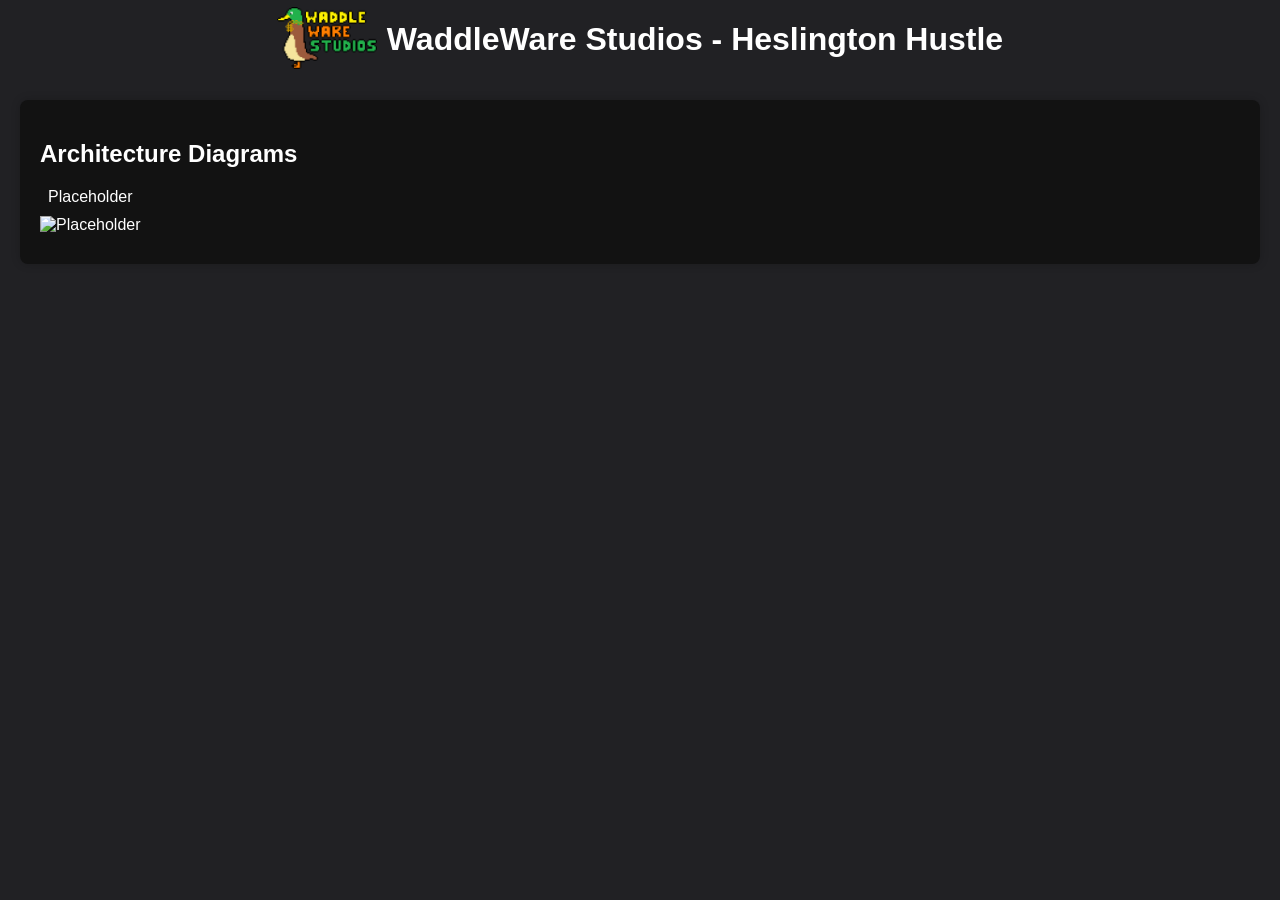
==== arch_diagrams.html @ e9e7871e "Add image pages for arch and method selection & planning" ====
<!DOCTYPE html>
<html lang="en">
<head>
    <meta charset="UTF-8">
    <meta name="viewport" content="width=device-width, initial-scale=1.0">
    <title>Architecture Diagrams</title>
    <link rel="stylesheet" href="assets/styles.css">
    <link rel="icon" type="image/png" href="assets/favicon.png">
</head>
<body>
    <header>
        <a href="/index.html">
            <img src="assets/logo.png" alt="WaddleWare Studios Logo">
        </a>
        <h1>WaddleWare Studios - Heslington Hustle</h1>
    </header>

    <section id="diagrams">
        <h2>Architecture Diagrams</h2>
        <base href="diagrams/arch/">
        <div class="image">
            <div class="image-title">Placeholder</div>
            <img src="placeholder.png" alt="Placeholder" onclick="window.open('placeholder.png', '_blank')">
        </div>
    </section>
</body>
</html>
---- assets/styles.css ----
body {
    font-family: 'Arial', sans-serif;
    margin: 0;
    padding: 0;
    background-color: #212124;
    color: #ffffff;
}

header {
    display: flex;
    align-items: center;
    justify-content: center;
    flex-wrap: wrap;
    text-align: center;
}

header img {
    width: 100px;
    height: auto;
    margin-right: 10px;
}

section {
    margin: 20px;
    padding: 20px;
    background-color: #121212;
    border-radius: 8px;
    box-shadow: 0 0 10px rgba(0, 0, 0, 0.2);
}

section ul {
    list-style-type: none;
    padding: 0;
}

a {
    color: #64b5f6;
    text-decoration: none;
    transition: color 0.3s ease;
}

section a:visited {
    color: #b28ecc;
}

section a:hover {
    text-decoration: underline;
    color: #b28ecc;
}

.image {
    display: inline-block;
    margin-right: 20px;
}

.image img {
    display: block;
    margin-bottom: 10px;
}

.image-title {
    text-align: center;
    margin-bottom: 10px
}
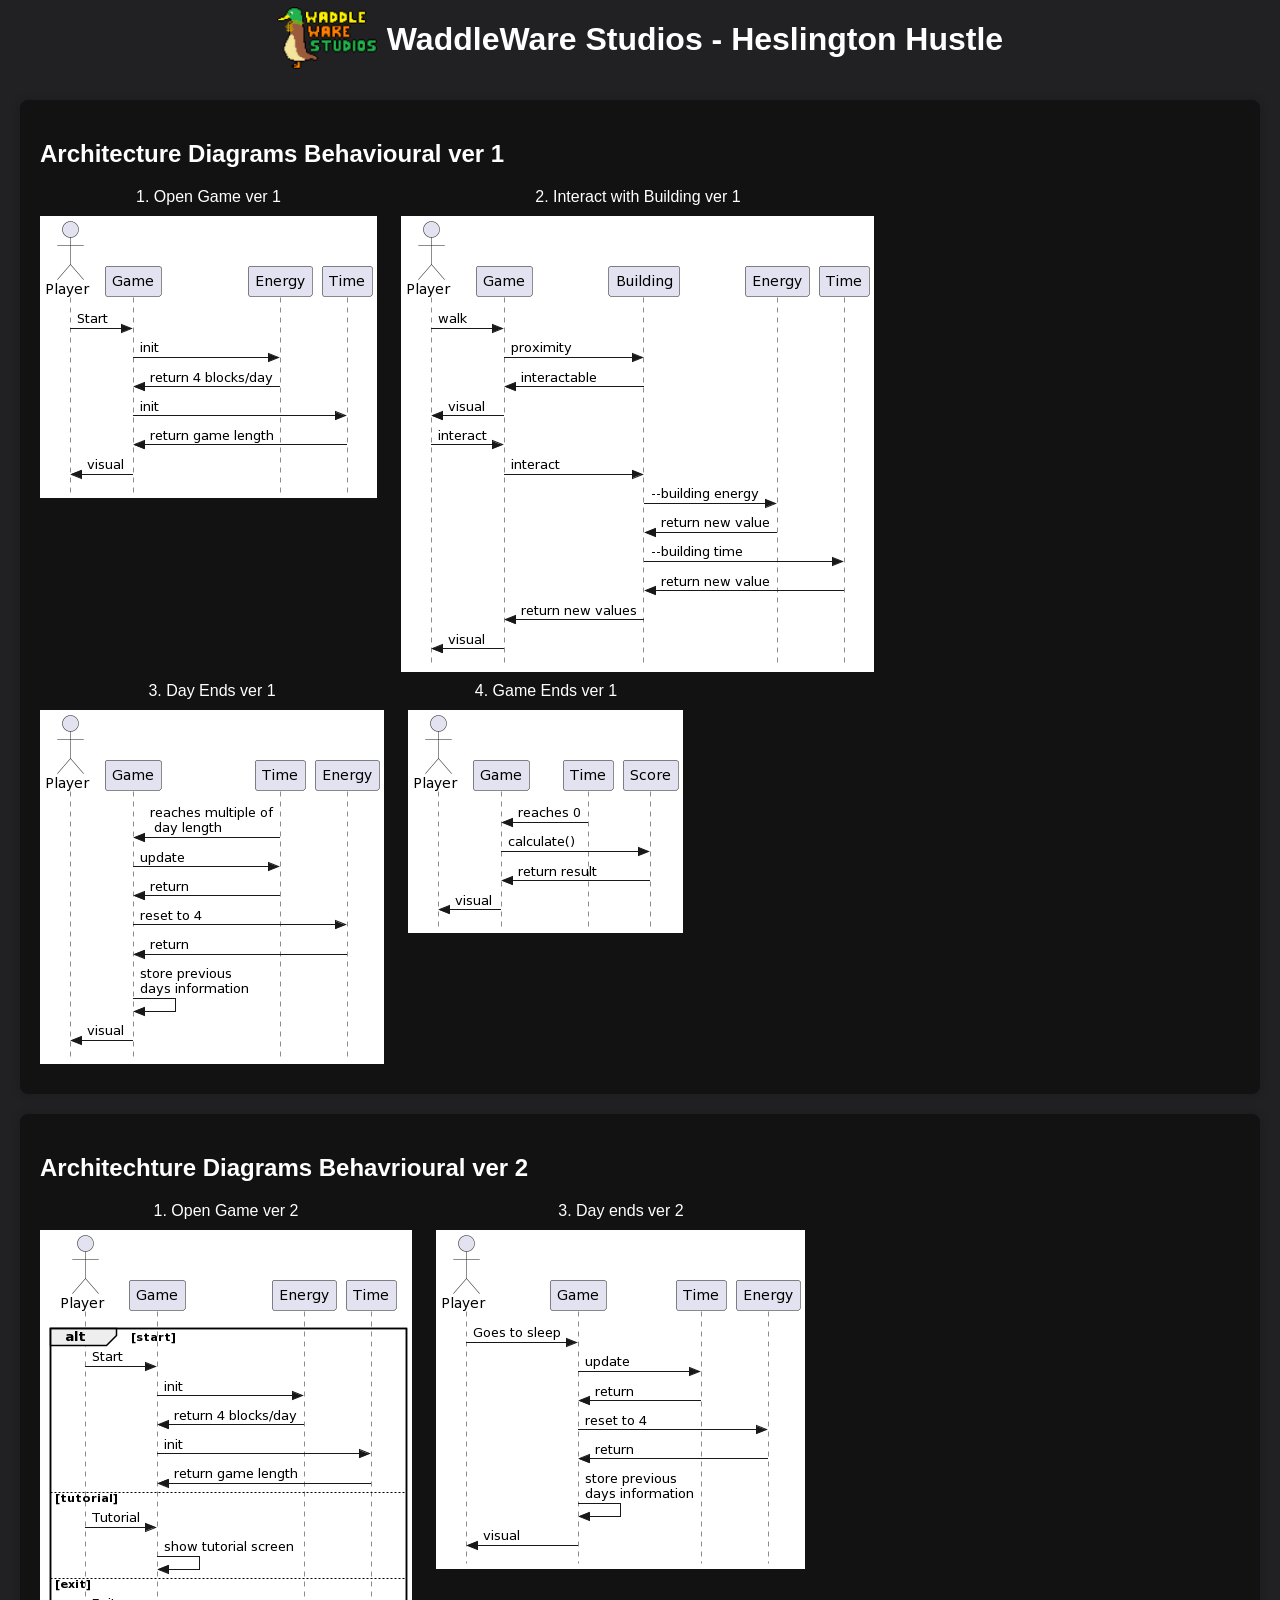
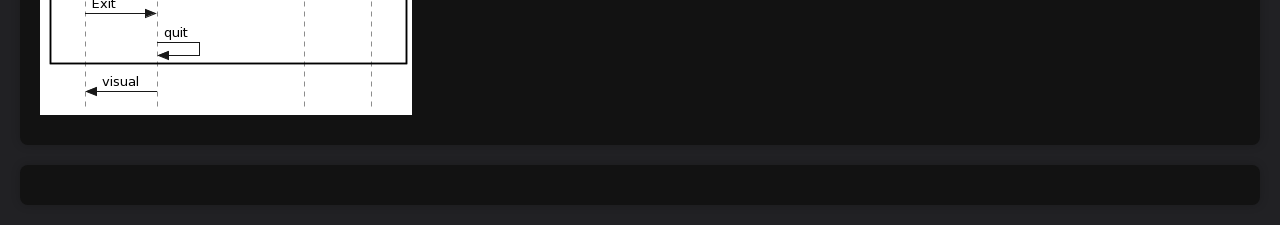
==== commit 51686b4c: "arch updates added behavioural images to the arch_diagrams.html. added Arch1.pdf to docs  someone pl" ====
--- a/arch_diagrams.html
+++ b/arch_diagrams.html
@@ -16,12 +16,40 @@
     </header>
 
     <section id="diagrams">
-        <h2>Architecture Diagrams</h2>
-        <base href="diagrams/arch/">
+        <h2>Architecture Diagrams Behavioural ver 1</h2>
+        
         <div class="image">
-            <div class="image-title">Placeholder</div>
-            <img src="placeholder.png" alt="Placeholder" onclick="window.open('placeholder.png', '_blank')">
+            <div class="image-title">1. Open Game ver 1</div>
+            <img src="diagrams/arch/openGame1.png" alt="openGame1">
         </div>
+            <div class="image">
+            <div class="image-title">2. Interact with Building ver 1</div>
+            <img src="diagrams/arch/interactBuilding1.png" alt="interactBuilding1">
+        </div>
+        <div class="image">
+            <div class="image-title">3. Day Ends ver 1</div>
+            <img src="diagrams/arch/dayEnds1.png" alt="dayEnds1">
+        </div>
+        <div class="image">
+            <div class="image-title">4. Game Ends ver 1</div>
+            <img src="diagrams/arch/gameEnds1.png" alt="gameEnds1">
+        </div>
+    </section>
+    <section id="diagrams 2">
+        <h2>Architechture Diagrams Behavrioural ver 2</h2>
+
+        <div class="image">
+            <div class="image-title">1. Open Game ver 2</div>
+            <img src="diagrams/arch/openGame2.png" alt="openGame2">
+        </div>
+        <div class="image">
+            <div class="image-title">3. Day ends ver 2</div>
+            <img src="diagrams/arch/dayEnds2.png" alt="dayEnds2">
+        </div>
+    </section>
+
+    <section id="diagrams 3">
+        
     </section>
 </body>
 </html>
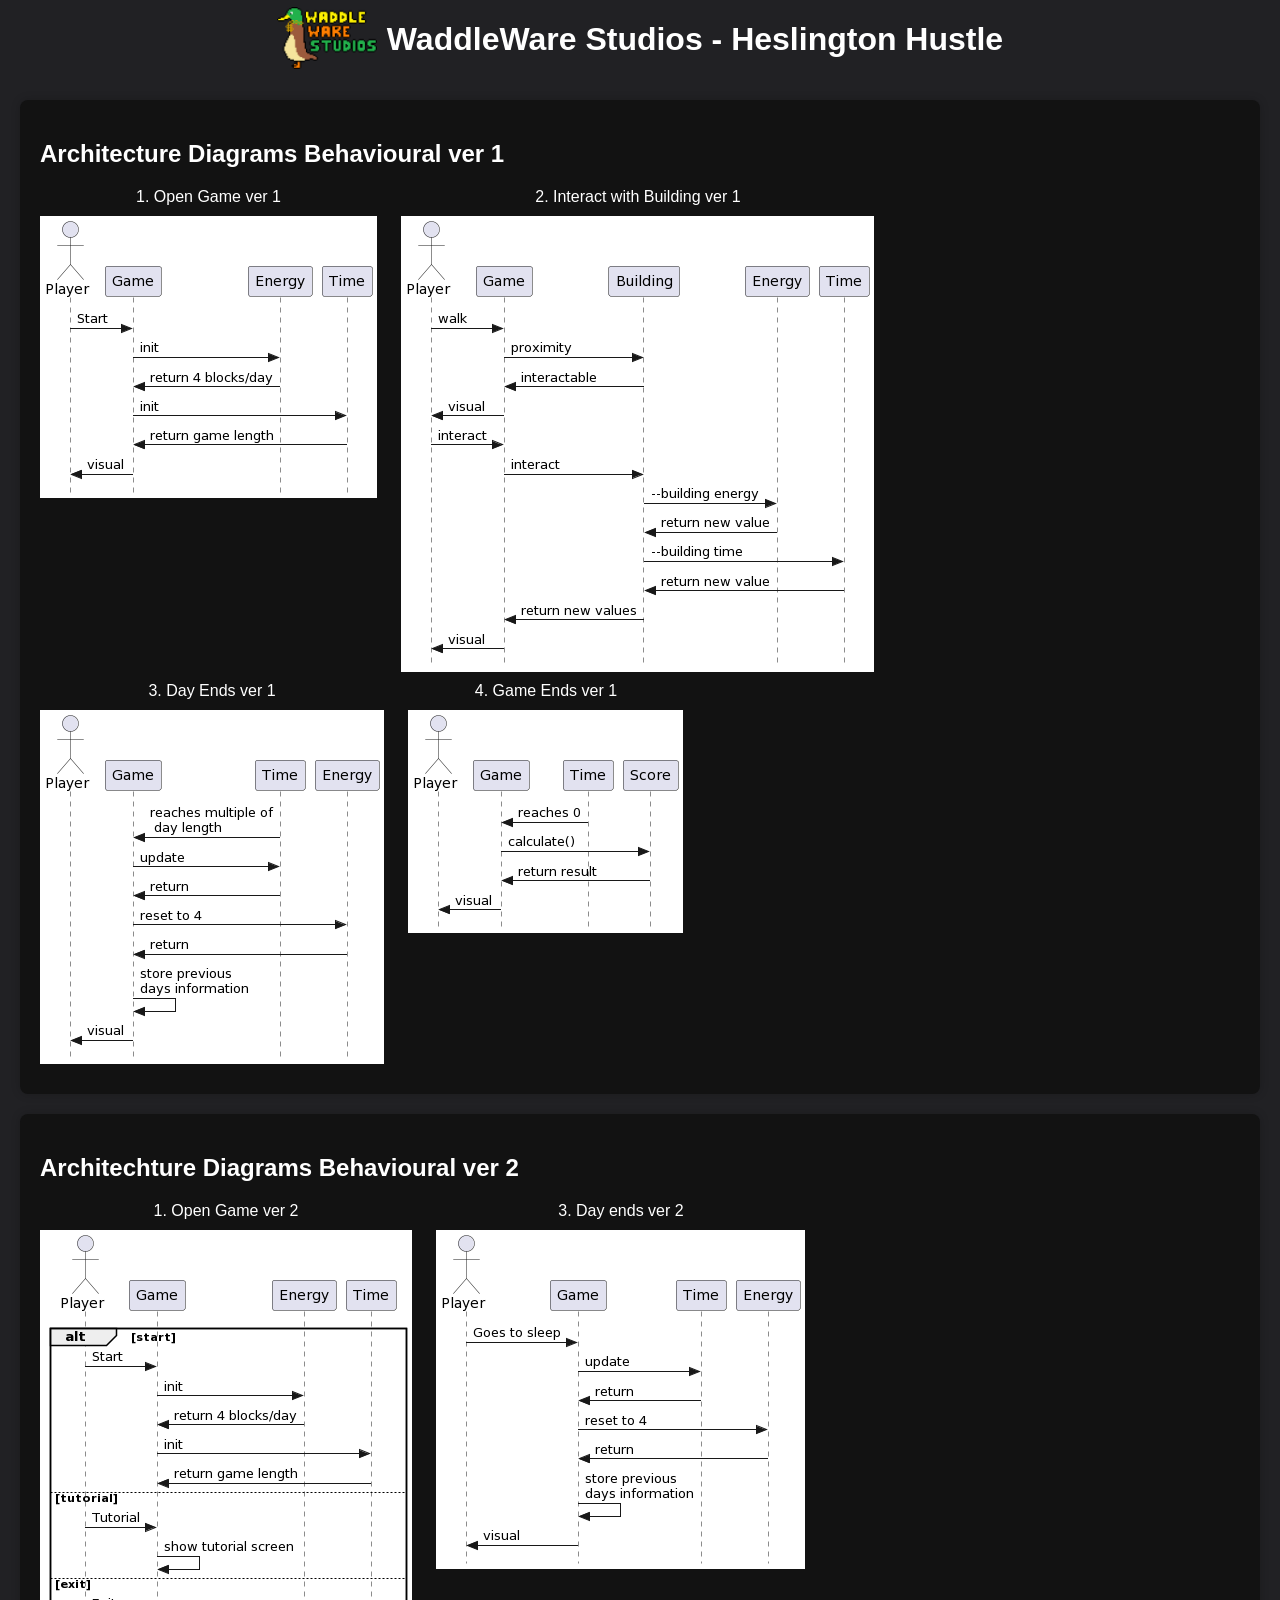
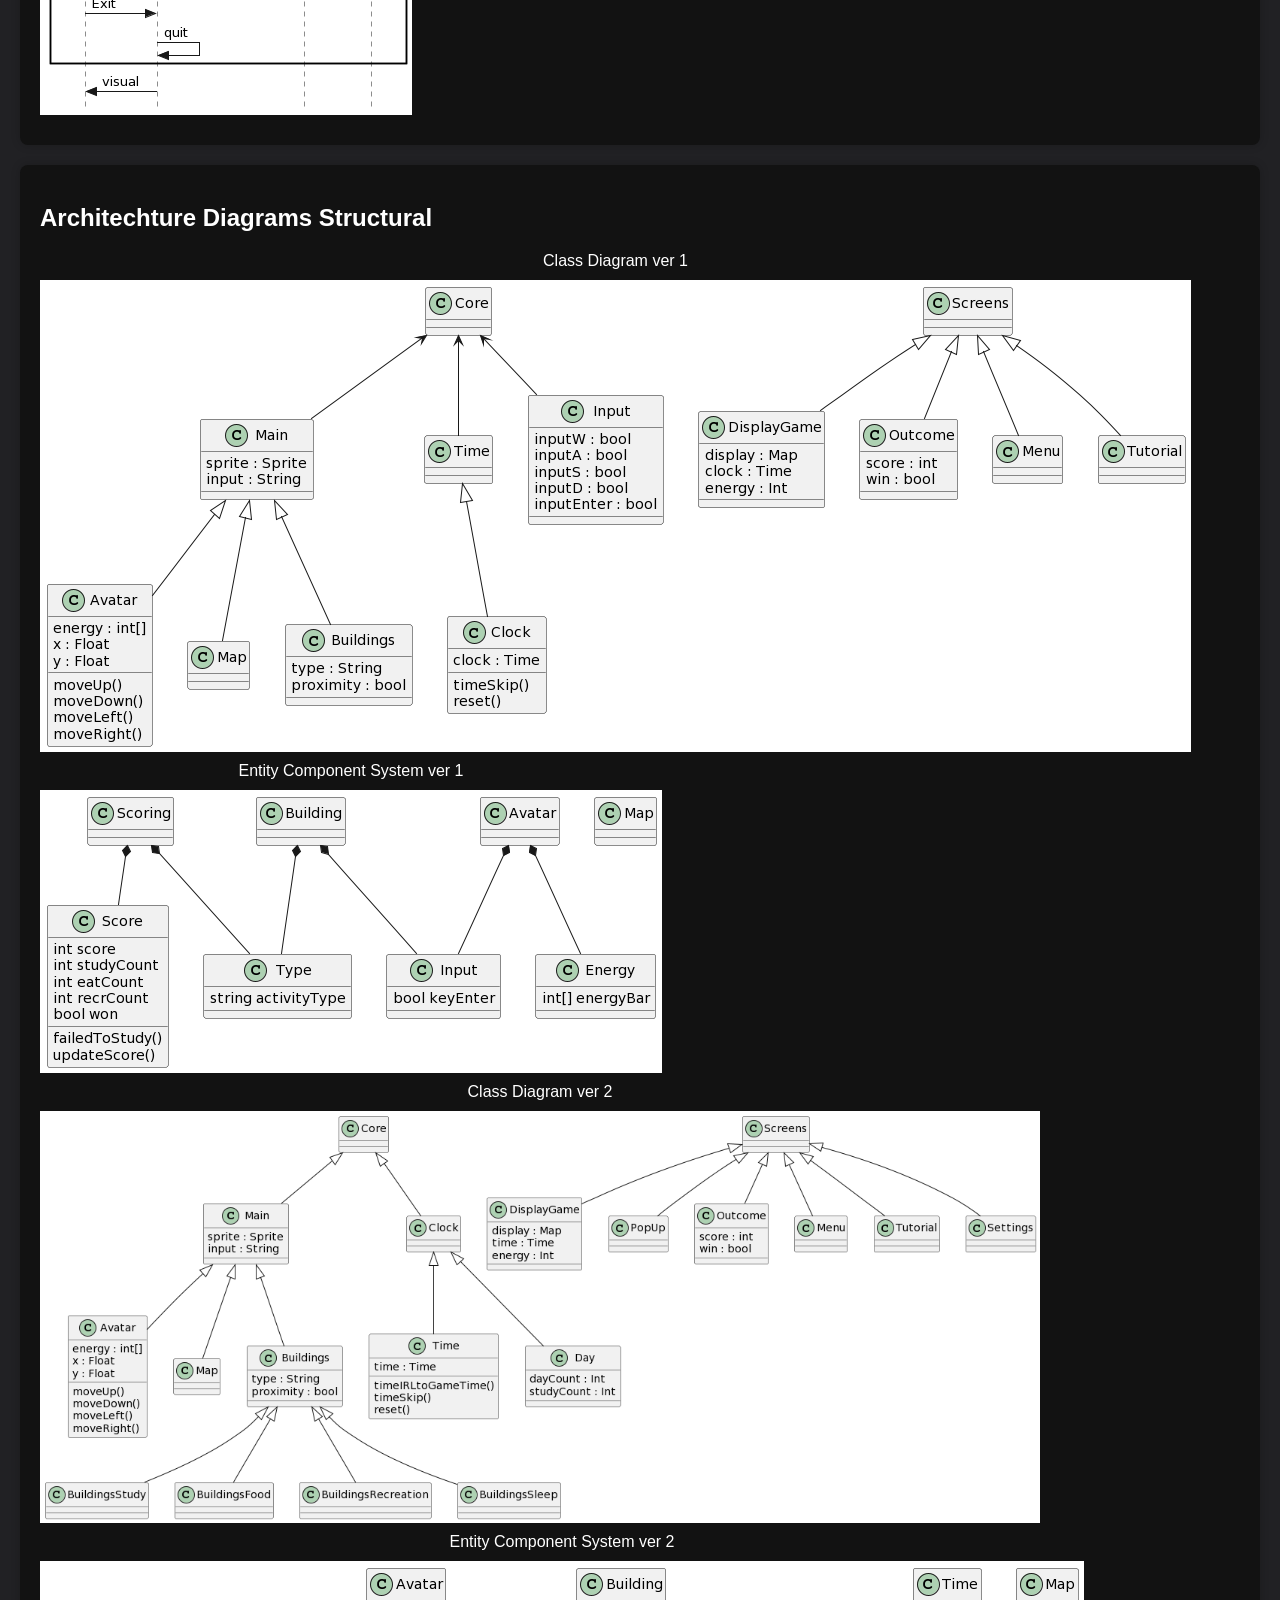
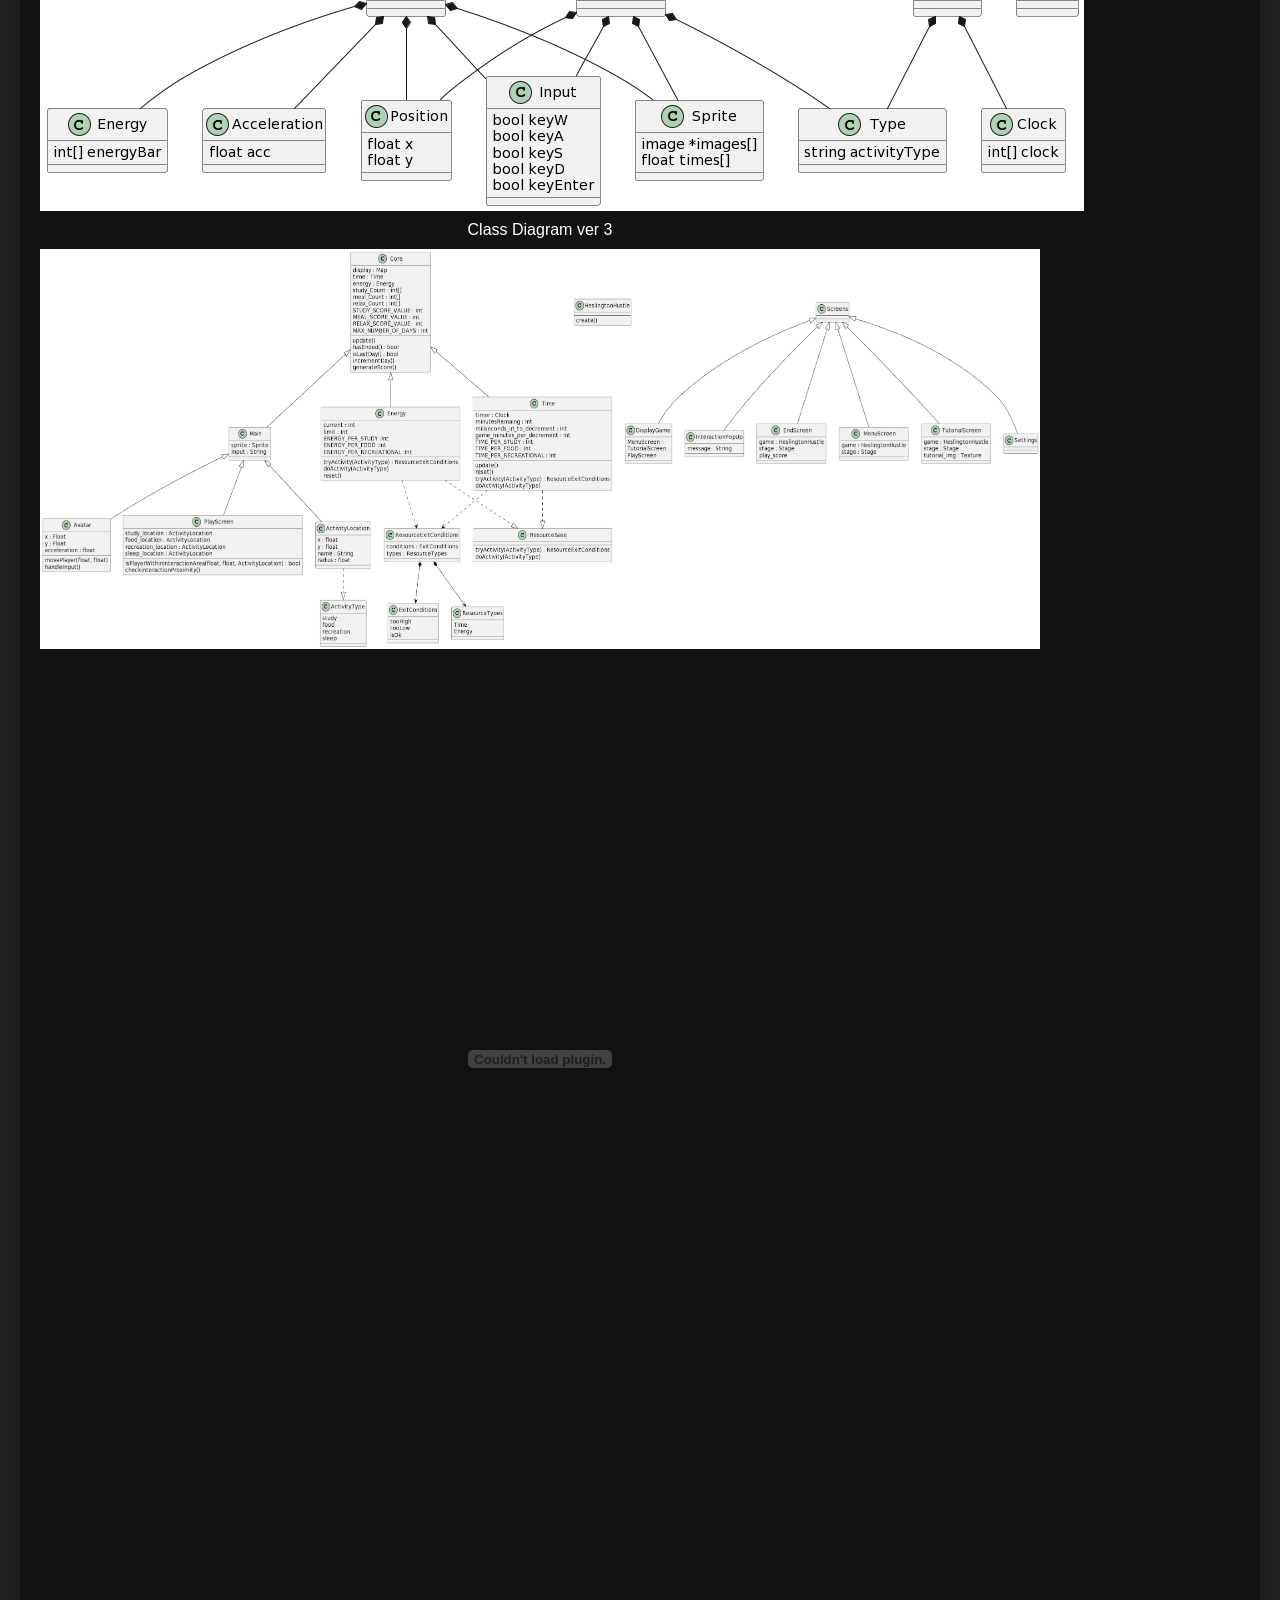
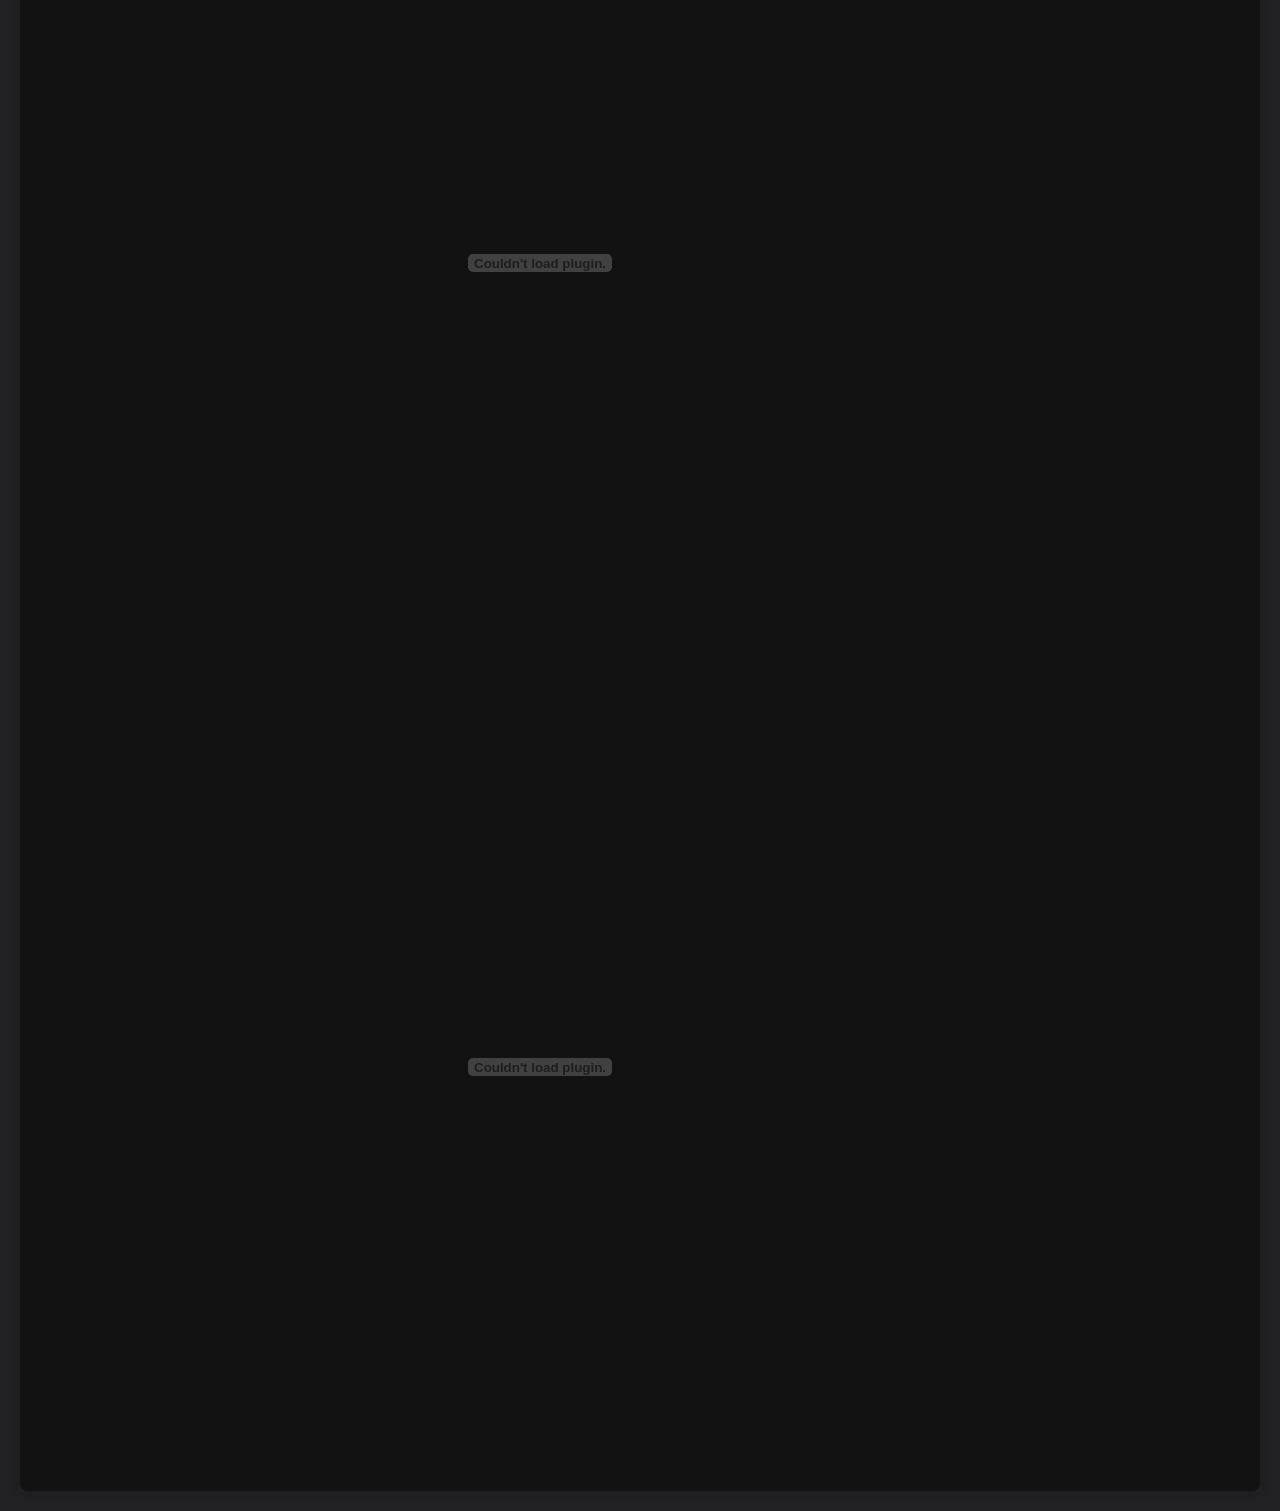
==== commit baf4c575: "arch updates added more arch pictures and pdf to \diagrams\arch\ added them to the arch_diagrams.htm" ====
--- a/arch_diagrams.html
+++ b/arch_diagrams.html
@@ -36,7 +36,7 @@
         </div>
     </section>
     <section id="diagrams 2">
-        <h2>Architechture Diagrams Behavrioural ver 2</h2>
+        <h2>Architechture Diagrams Behavioural ver 2</h2>
 
         <div class="image">
             <div class="image-title">1. Open Game ver 2</div>
@@ -49,7 +49,40 @@
     </section>
 
     <section id="diagrams 3">
-        
+        <h2>Architechture Diagrams Structural</h2>
+
+        <div class="image">
+            <div class="image-title">Class Diagram ver 1</div>
+            <img src="diagrams/arch/1.png" alt="1">
+        </div>
+        <div class="image">
+            <div class="image-title">Entity Component System ver 1</div>
+            <img src="diagrams/arch/2.png" alt="2">
+        </div>
+        <div class="image">
+            <div class="image-title">Class Diagram ver 2</div>
+            <img src="diagrams/arch/3.png" alt="3" width="1000" height="412">
+        </div>
+        <div class="image">
+            <div class="image-title">Entity Component System ver 2</div>
+            <img src="diagrams/arch/4.png" alt="4">
+        </div>
+        <div class="image">
+            <div class="image-title">Class Diagram ver 3</div>
+            <img src="diagrams/arch/5.png" alt="5" width="1000" height="400">
+        </div>
+        <object data= "diagrams/arch/CRC Cards Vrs 1.pdf" 
+                width="1000"
+                height="800"> 
+        </object>
+        <object data= "diagrams/arch/CRC Cards Vrs 2.pdf" 
+                width="1000"
+                height="800"> 
+        </object> 
+        <object data= "diagrams/arch/Final Class Diagram Vrs.pdf"
+                width="1000"
+                height="800"> 
+        </object> 
     </section>
 </body>
 </html>
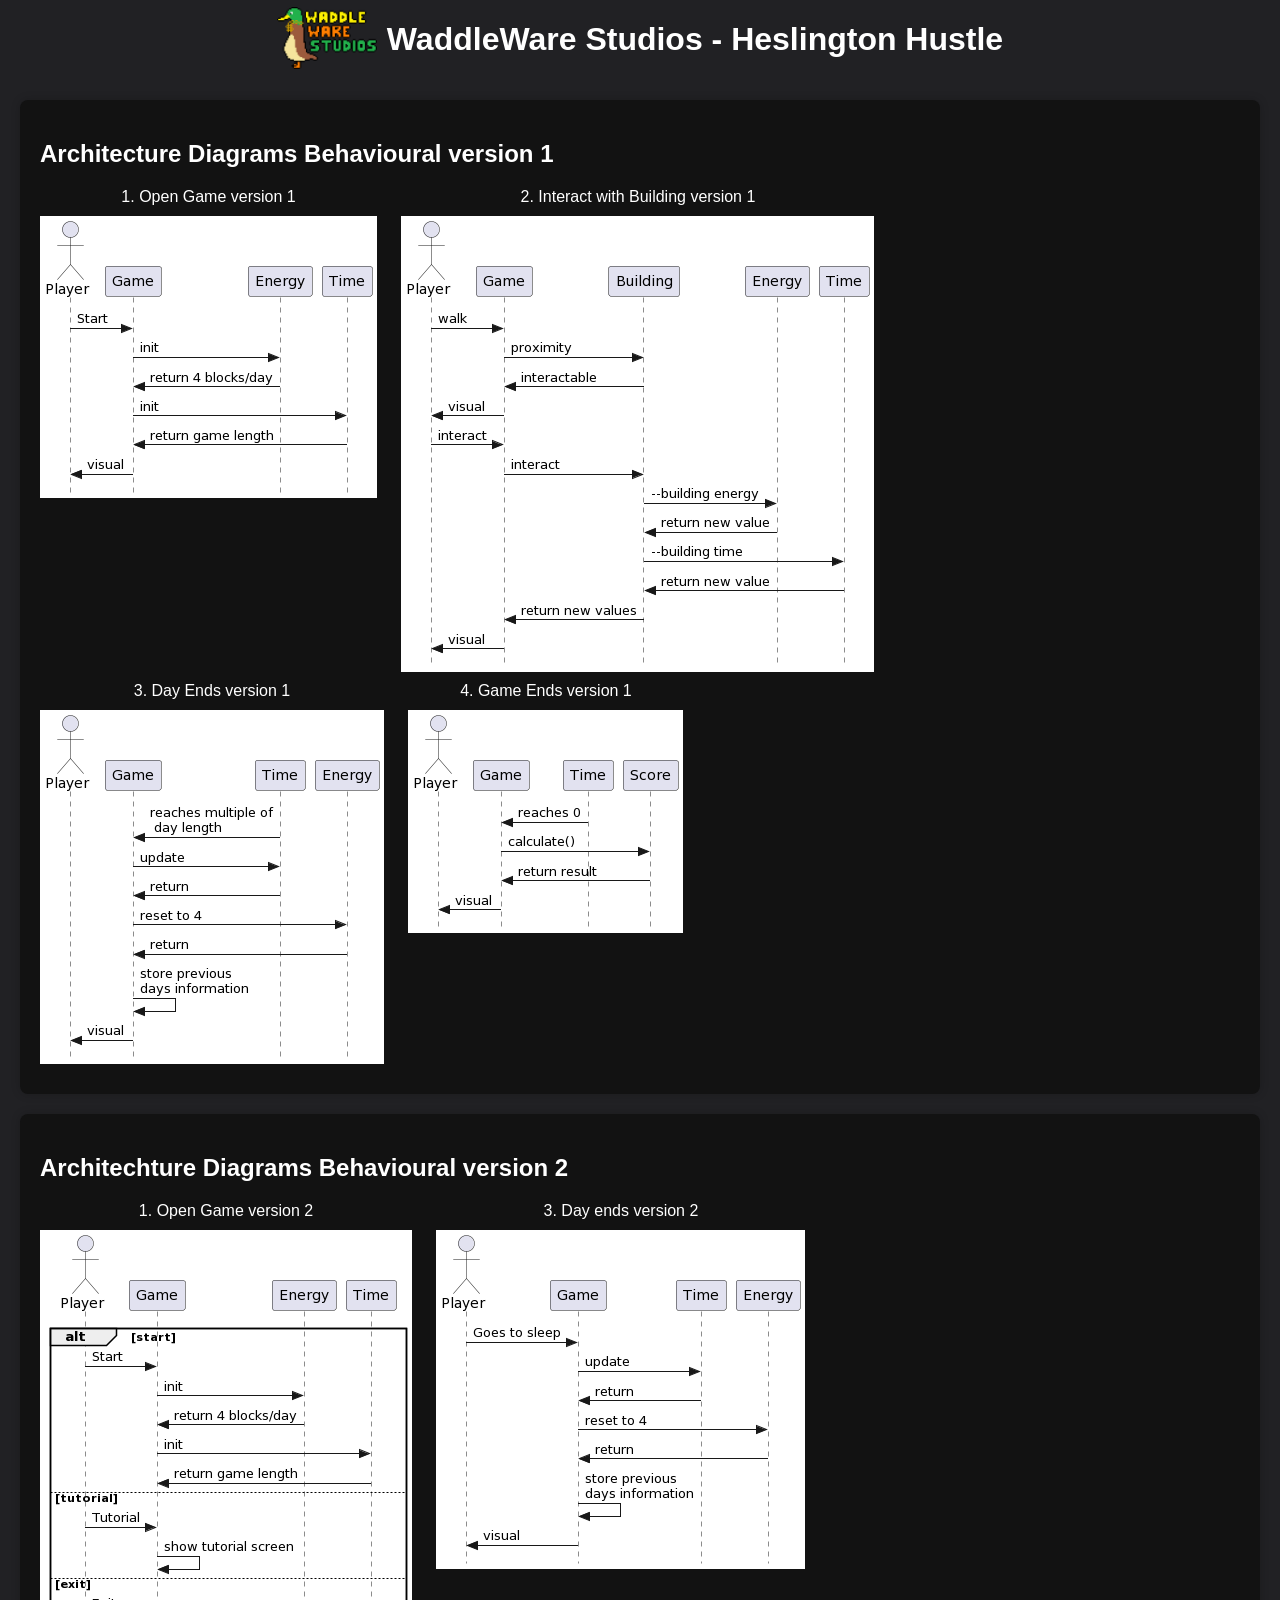
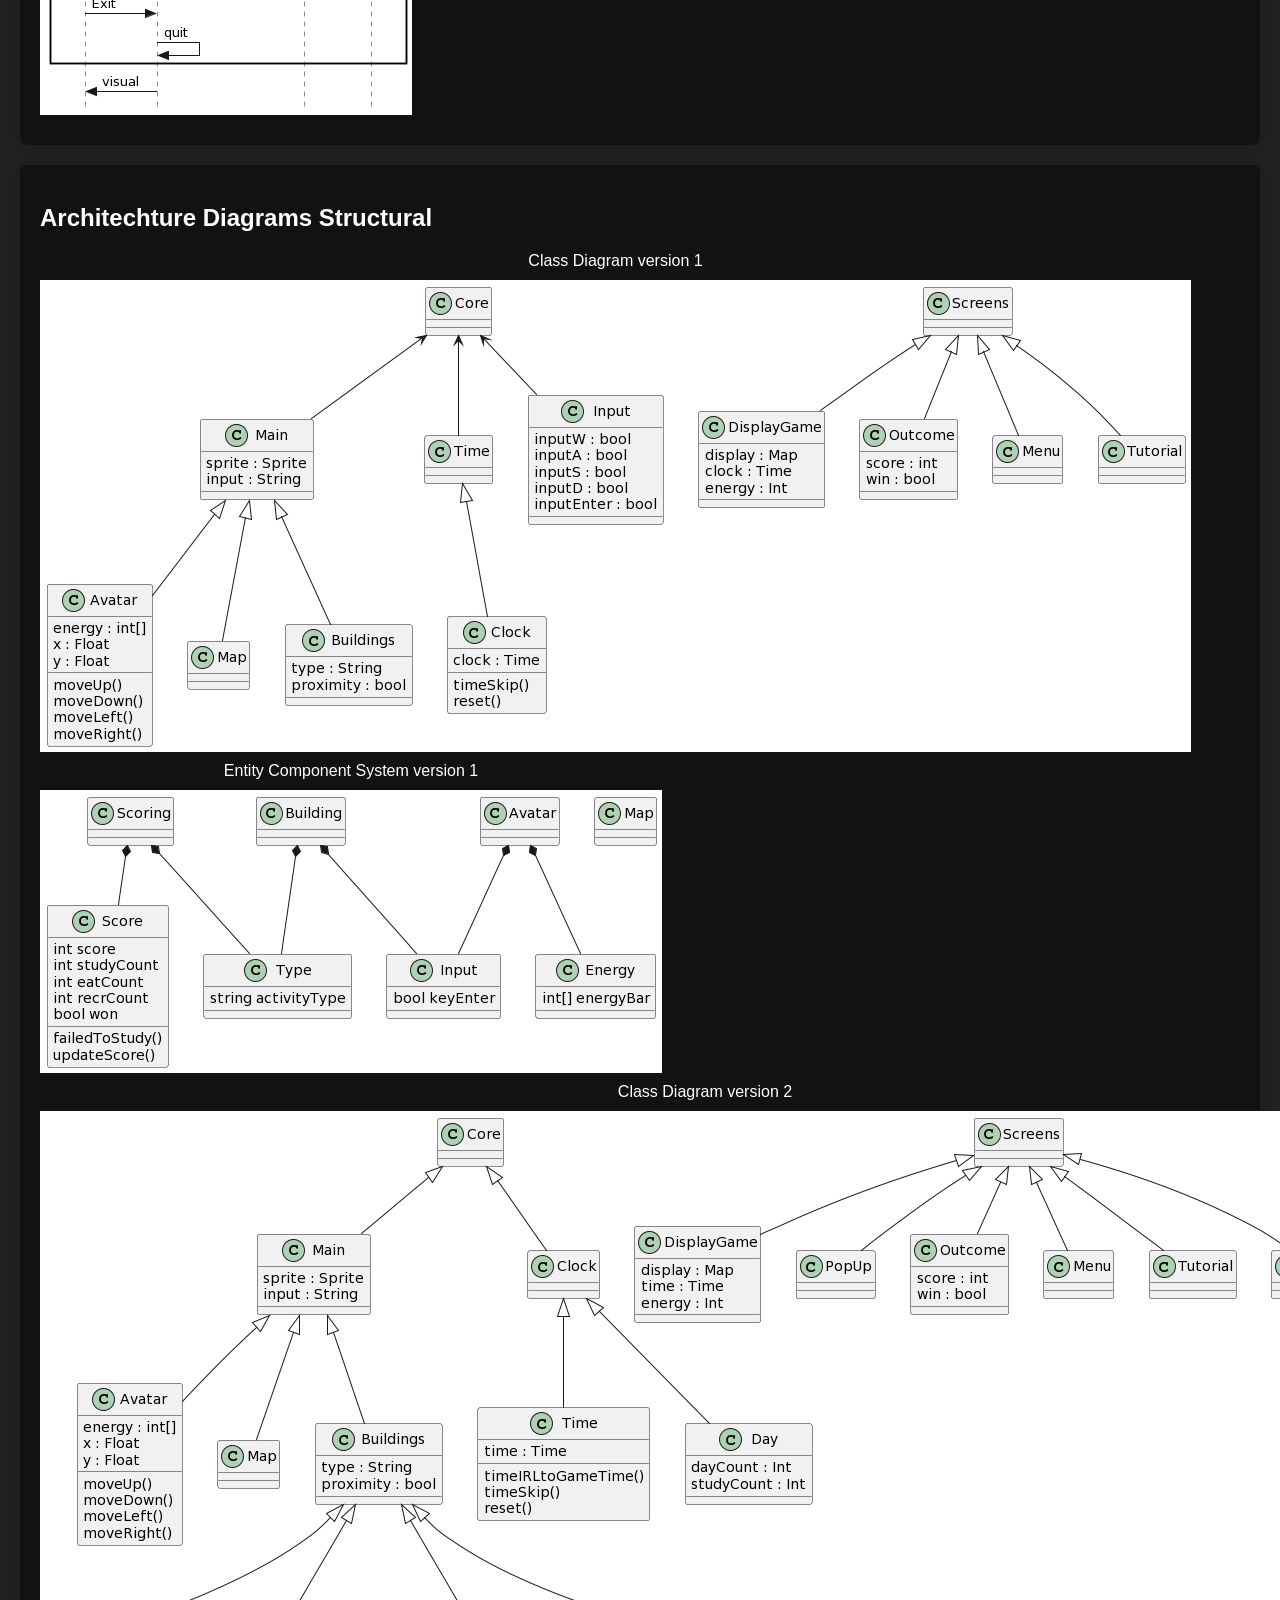
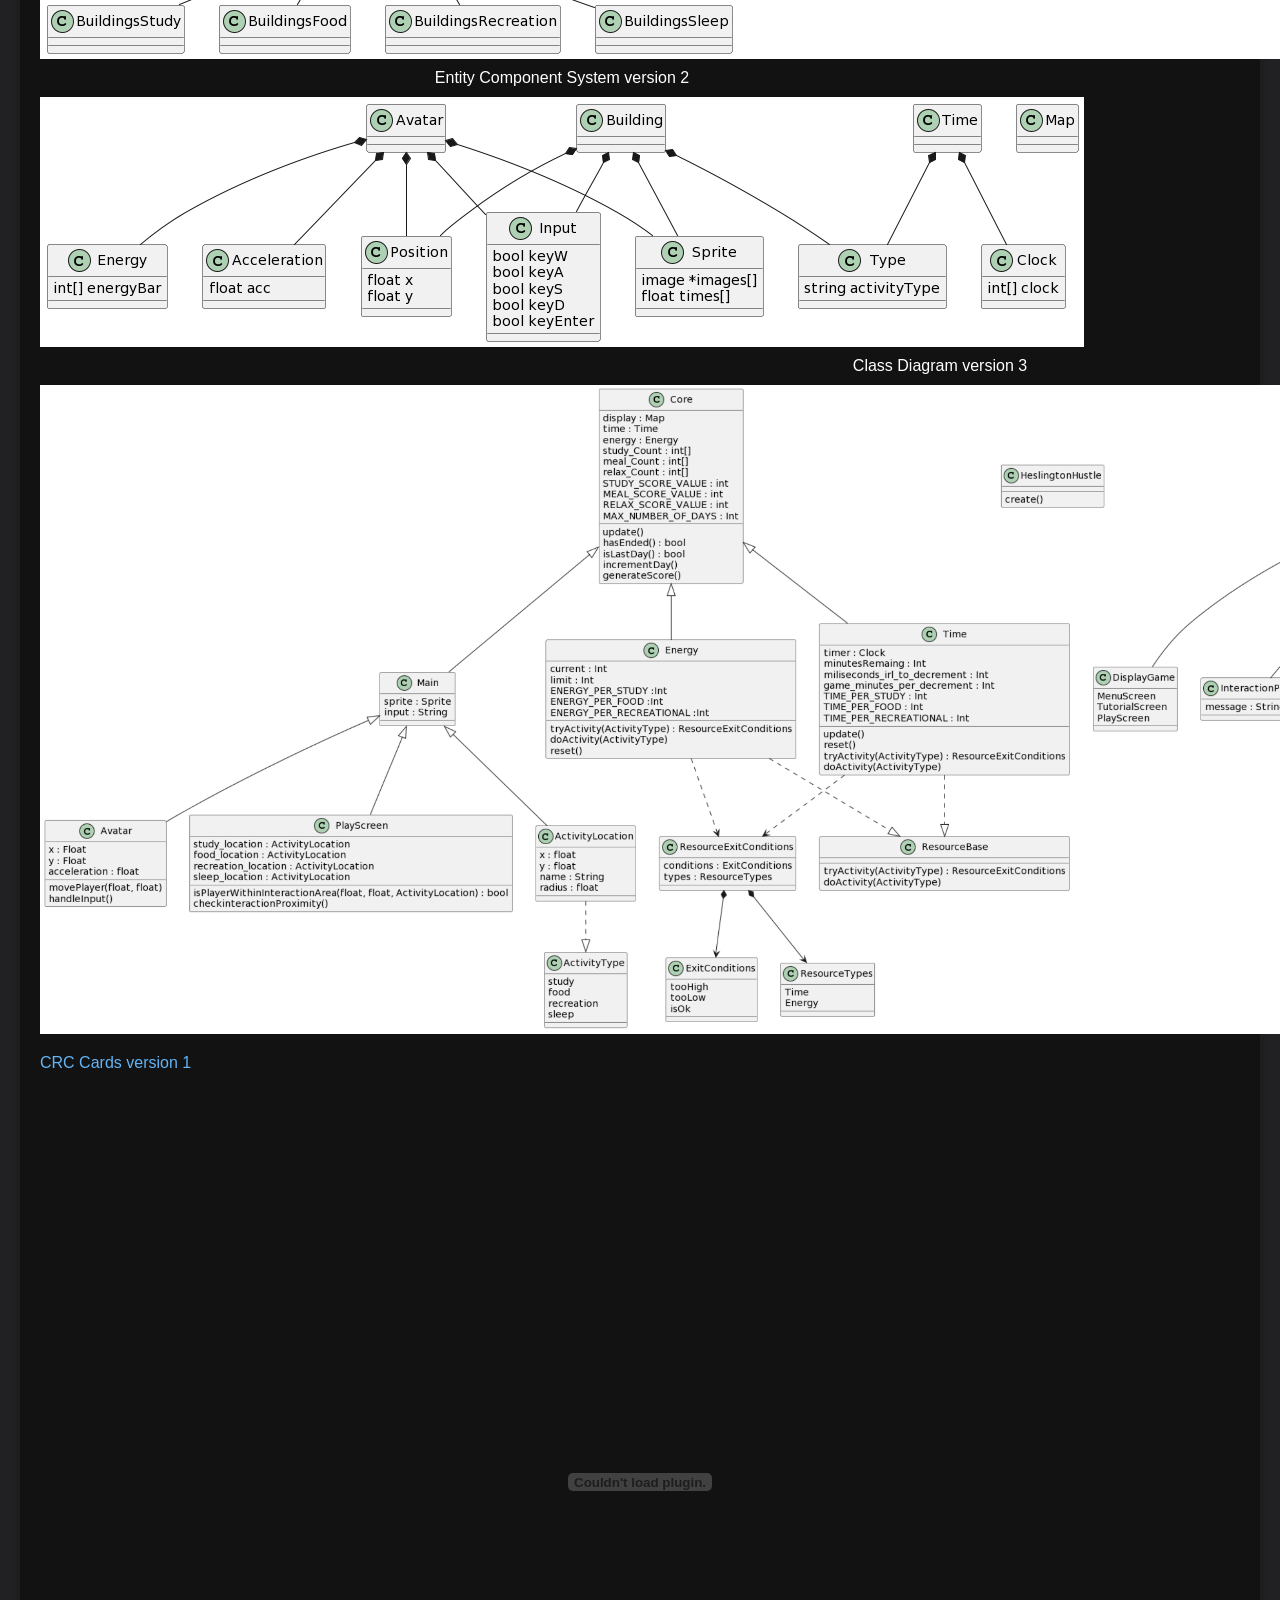
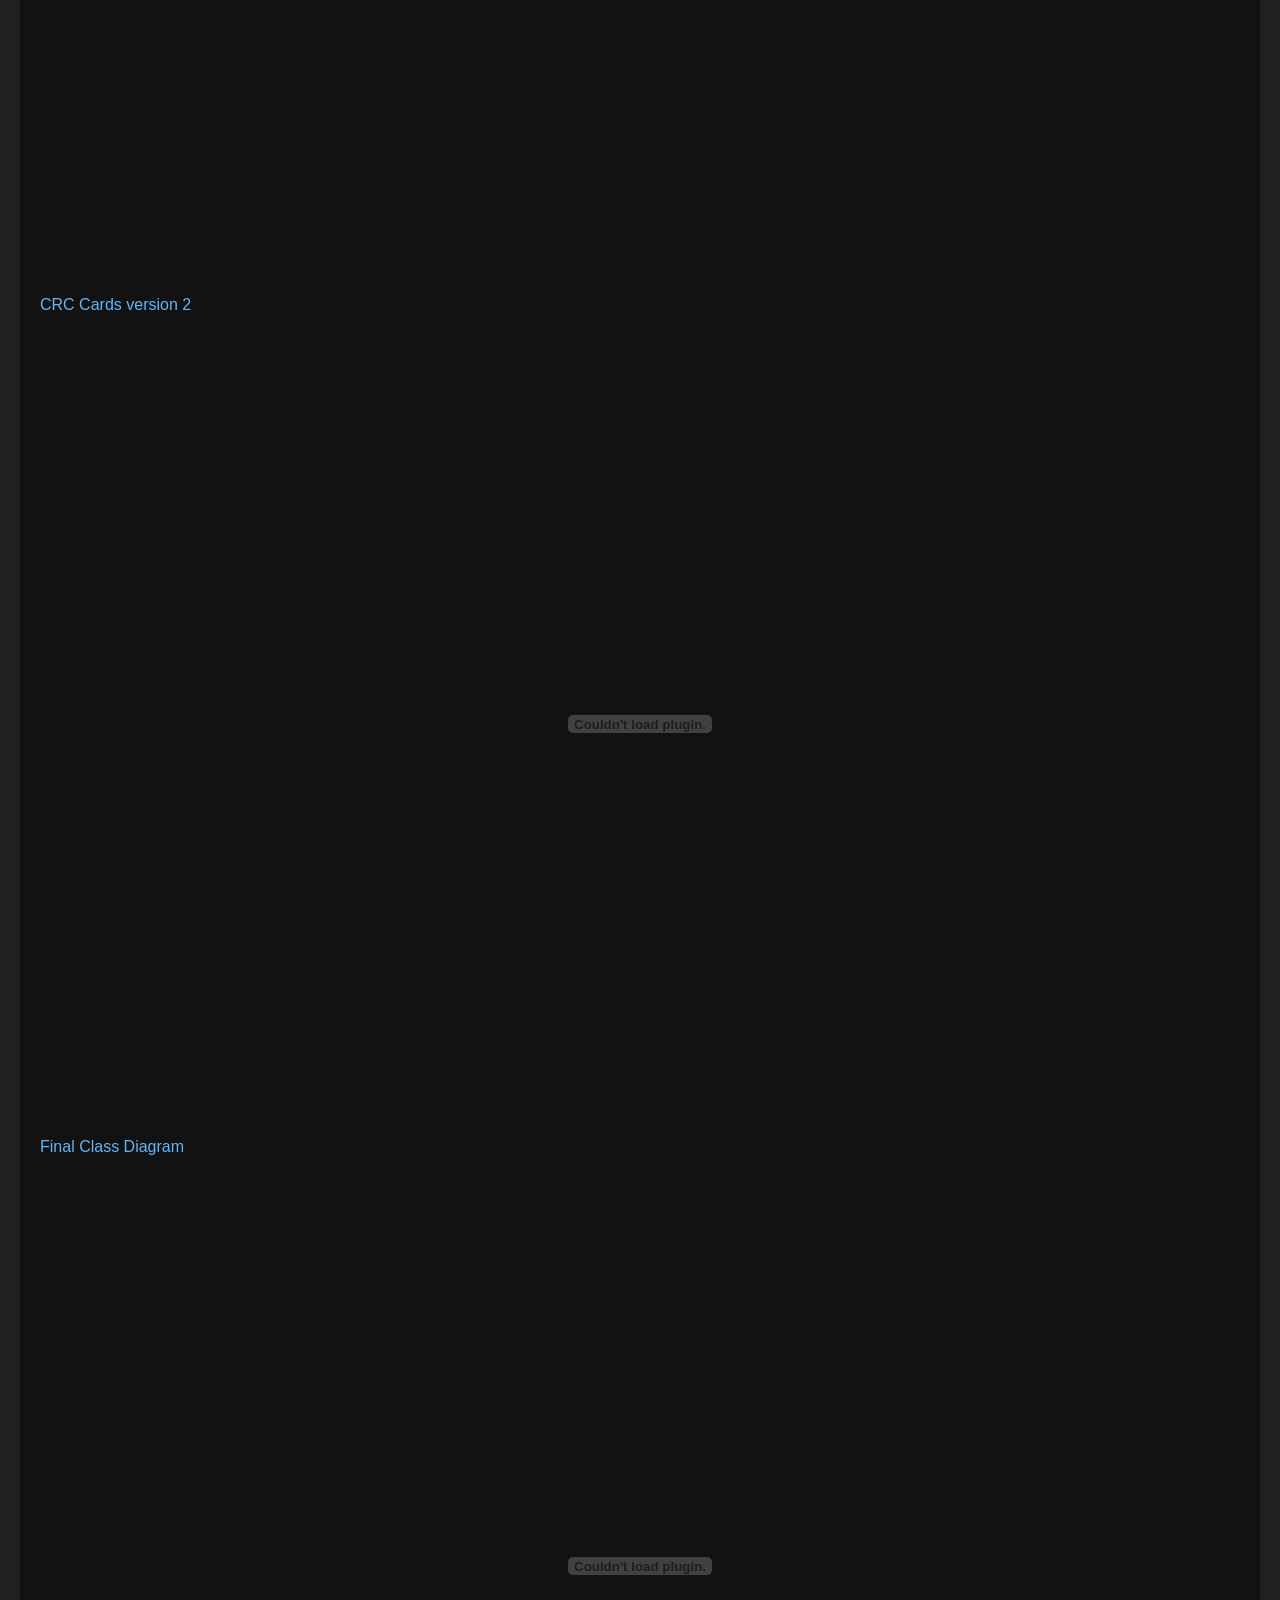
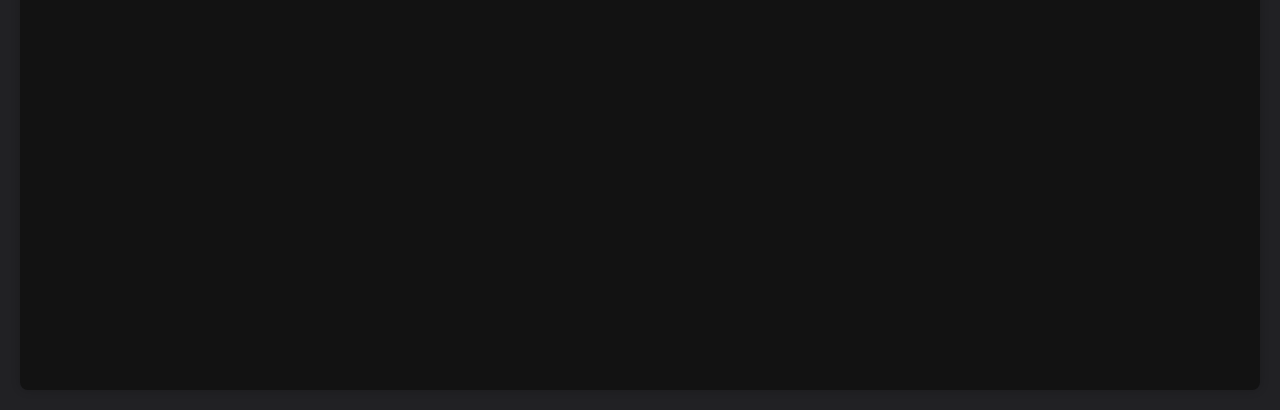
==== commit 3295f2d8: "Update arch_diagrams.html" ====
--- a/arch_diagrams.html
+++ b/arch_diagrams.html
@@ -16,35 +16,35 @@
     </header>
 
     <section id="diagrams">
-        <h2>Architecture Diagrams Behavioural ver 1</h2>
-        
+        <h2>Architecture Diagrams Behavioural version 1</h2>
+        <base href="diagrams/arch/">
         <div class="image">
-            <div class="image-title">1. Open Game ver 1</div>
-            <img src="diagrams/arch/openGame1.png" alt="openGame1">
+            <div class="image-title">1. Open Game version 1</div>
+            <img src="openGame1.png" alt="openGame1" onclick="window.open('openGame1.png', '_blank')">
         </div>
             <div class="image">
-            <div class="image-title">2. Interact with Building ver 1</div>
-            <img src="diagrams/arch/interactBuilding1.png" alt="interactBuilding1">
+            <div class="image-title">2. Interact with Building version 1</div>
+            <img src="interactBuilding1.png" alt="interactBuilding1" onclick="window.open('interactBuilding1.png', '_blank')">
         </div>
         <div class="image">
-            <div class="image-title">3. Day Ends ver 1</div>
-            <img src="diagrams/arch/dayEnds1.png" alt="dayEnds1">
+            <div class="image-title">3. Day Ends version 1</div>
+            <img src="dayEnds1.png" alt="dayEnds1" onclick="window.open('dayEnds1.png', '_blank')">
         </div>
         <div class="image">
-            <div class="image-title">4. Game Ends ver 1</div>
-            <img src="diagrams/arch/gameEnds1.png" alt="gameEnds1">
+            <div class="image-title">4. Game Ends version 1</div>
+            <img src="gameEnds1.png" alt="gameEnds1" onclick="window.open('gameEnds1.png', '_blank')">
         </div>
     </section>
     <section id="diagrams 2">
-        <h2>Architechture Diagrams Behavioural ver 2</h2>
+        <h2>Architechture Diagrams Behavioural version 2</h2>
 
         <div class="image">
-            <div class="image-title">1. Open Game ver 2</div>
-            <img src="diagrams/arch/openGame2.png" alt="openGame2">
+            <div class="image-title">1. Open Game version 2</div>
+            <img src="openGame2.png" alt="openGame2" onclick="window.open('openGame2.png', '_blank')">
         </div>
         <div class="image">
-            <div class="image-title">3. Day ends ver 2</div>
-            <img src="diagrams/arch/dayEnds2.png" alt="dayEnds2">
+            <div class="image-title">3. Day ends version 2</div>
+            <img src="dayEnds2.png" alt="dayEnds2" onclick="window.open('dayEnds2.png', '_blank')">
         </div>
     </section>
 
@@ -52,37 +52,36 @@
         <h2>Architechture Diagrams Structural</h2>
 
         <div class="image">
-            <div class="image-title">Class Diagram ver 1</div>
-            <img src="diagrams/arch/1.png" alt="1">
+            <div class="image-title">Class Diagram version 1</div>
+            <img src="classDiagram1.png" alt="Class Diagram ver 1" onclick="window.open('classDiagram1.png', '_blank')">
         </div>
         <div class="image">
-            <div class="image-title">Entity Component System ver 1</div>
-            <img src="diagrams/arch/2.png" alt="2">
+            <div class="image-title">Entity Component System version 1</div>
+            <img src="ECS1.png" alt="Entity Component System ver 1" onclick="window.open('ECS1.png', '_blank')">
         </div>
         <div class="image">
-            <div class="image-title">Class Diagram ver 2</div>
-            <img src="diagrams/arch/3.png" alt="3" width="1000" height="412">
+            <div class="image-title">Class Diagram version 2</div>
+            <img src="classDiagram2.png" alt="Class Diagram ver 2" onclick="window.open('classDiagram2.png', '_blank')">
         </div>
         <div class="image">
-            <div class="image-title">Entity Component System ver 2</div>
-            <img src="diagrams/arch/4.png" alt="4">
+            <div class="image-title">Entity Component System version 2</div>
+            <img src="ECS2.png" alt="Entity Component System ver 2" onclick="window.open('ECS2.png', '_blank')">
         </div>
         <div class="image">
-            <div class="image-title">Class Diagram ver 3</div>
-            <img src="diagrams/arch/5.png" alt="5" width="1000" height="400">
+            <div class="image-title">Class Diagram version 3</div>
+            <img src="classDiagram3.png" alt="Class Diagram ver 3" width="1800" onclick="window.open('classDiagram3.png', '_blank')">
         </div>
-        <object data= "diagrams/arch/CRC Cards Vrs 1.pdf" 
-                width="1000"
-                height="800"> 
-        </object>
-        <object data= "diagrams/arch/CRC Cards Vrs 2.pdf" 
-                width="1000"
-                height="800"> 
-        </object> 
-        <object data= "diagrams/arch/Final Class Diagram Vrs.pdf"
-                width="1000"
-                height="800"> 
-        </object> 
-    </section>
+        <div class="pdf-container">
+            <a class="pdf-title" href="CRC Cards Vrs 1.pdf" target="_blank">CRC Cards version 1</a>
+            <object data="CRC Cards Vrs 1.pdf" width="1200" height="800"></object>
+        </div>
+        <div class="pdf-container">
+            <a class="pdf-title" href="CRC Cards Vrs 2.pdf" target="_blank">CRC Cards version 2</a>
+            <object data="CRC Cards Vrs 2.pdf" width="1200" height="800"></object>
+        </div>
+        <div class="pdf-container">
+            <a class="pdf-title" href="Final Class Diagram Vrs.pdf" target="_blank">Final Class Diagram</a>
+            <object data="Final Class Diagram Vrs.pdf" width="1200" height="800"></object>
+        </div>
 </body>
 </html>
--- a/assets/styles.css
+++ b/assets/styles.css
@@ -60,5 +60,13 @@
 
 .image-title {
     text-align: center;
-    margin-bottom: 10px
+    margin-bottom: 10px;
+}
+
+
+.pdf-title {
+    text-align: left; /* Center the text */
+    margin-bottom: 10px;
+    margin-top: 10px;
+    display: block; /* Display as block element */
 }
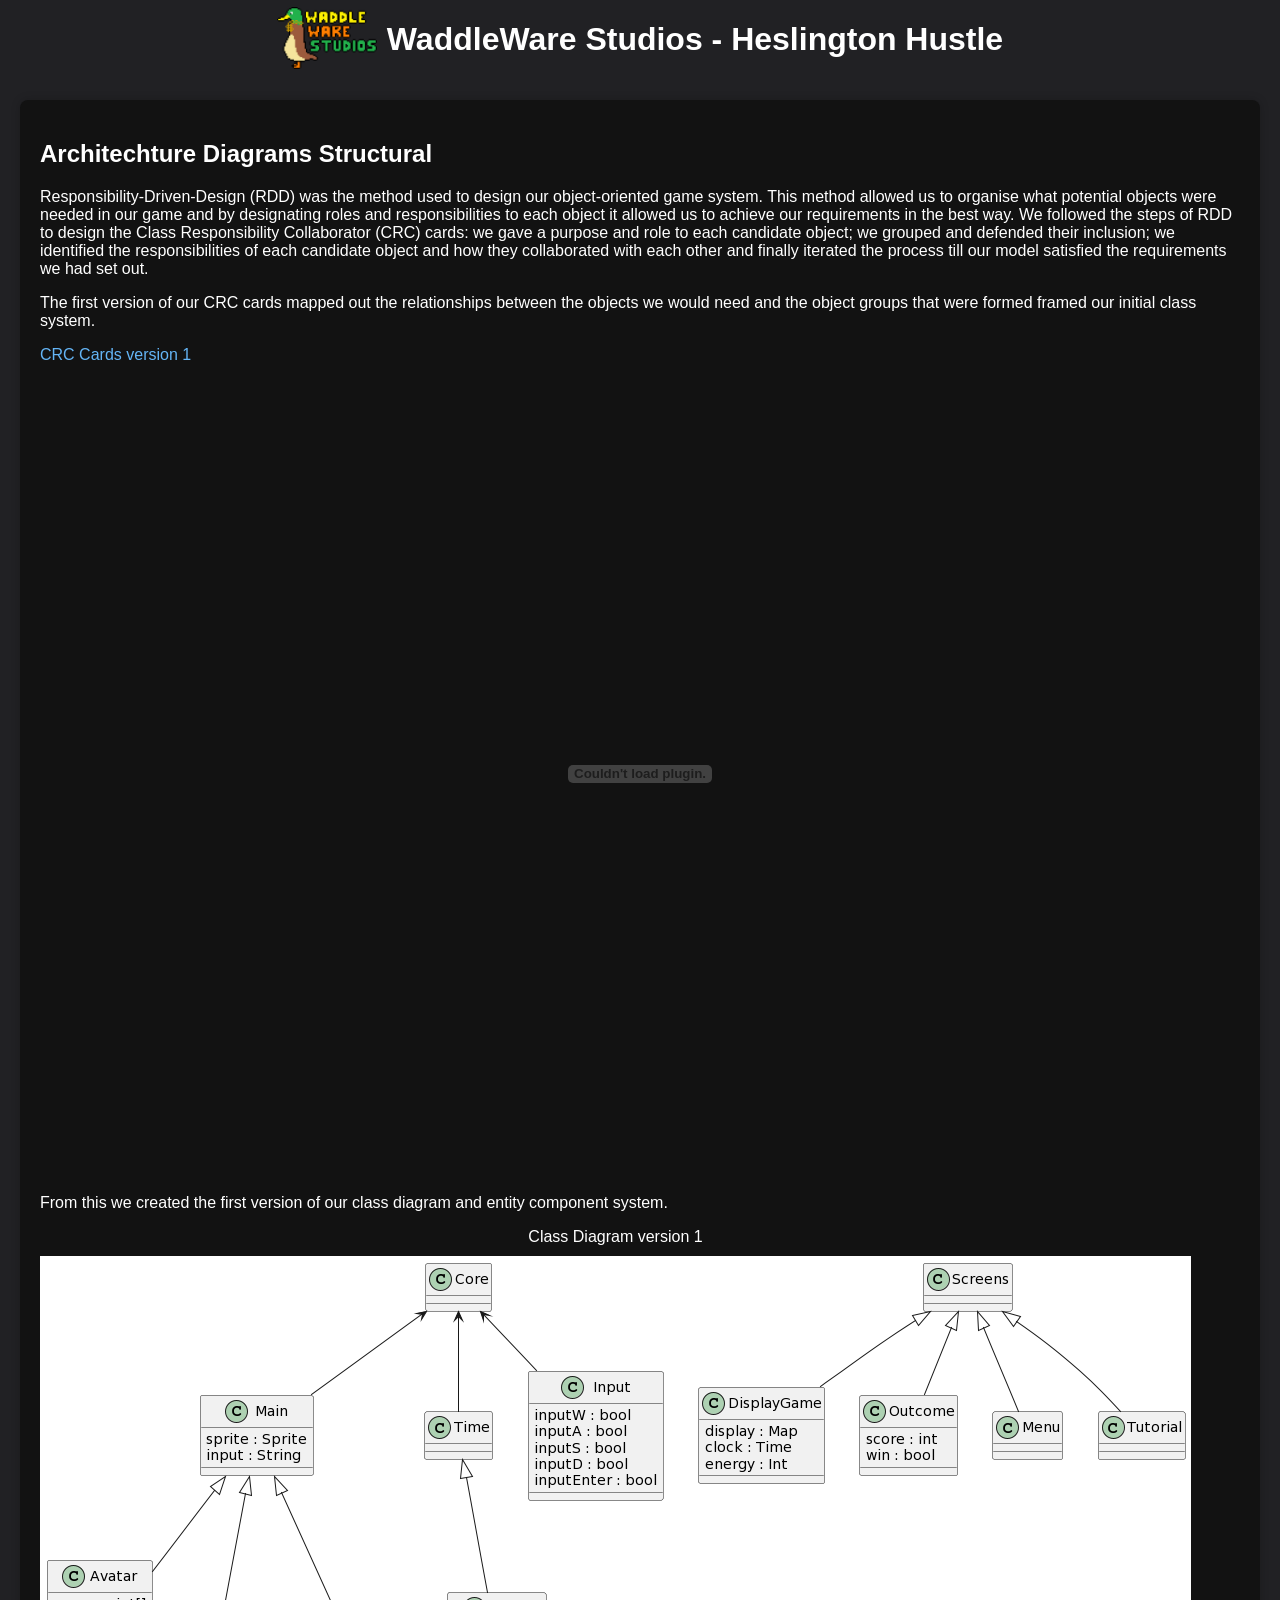
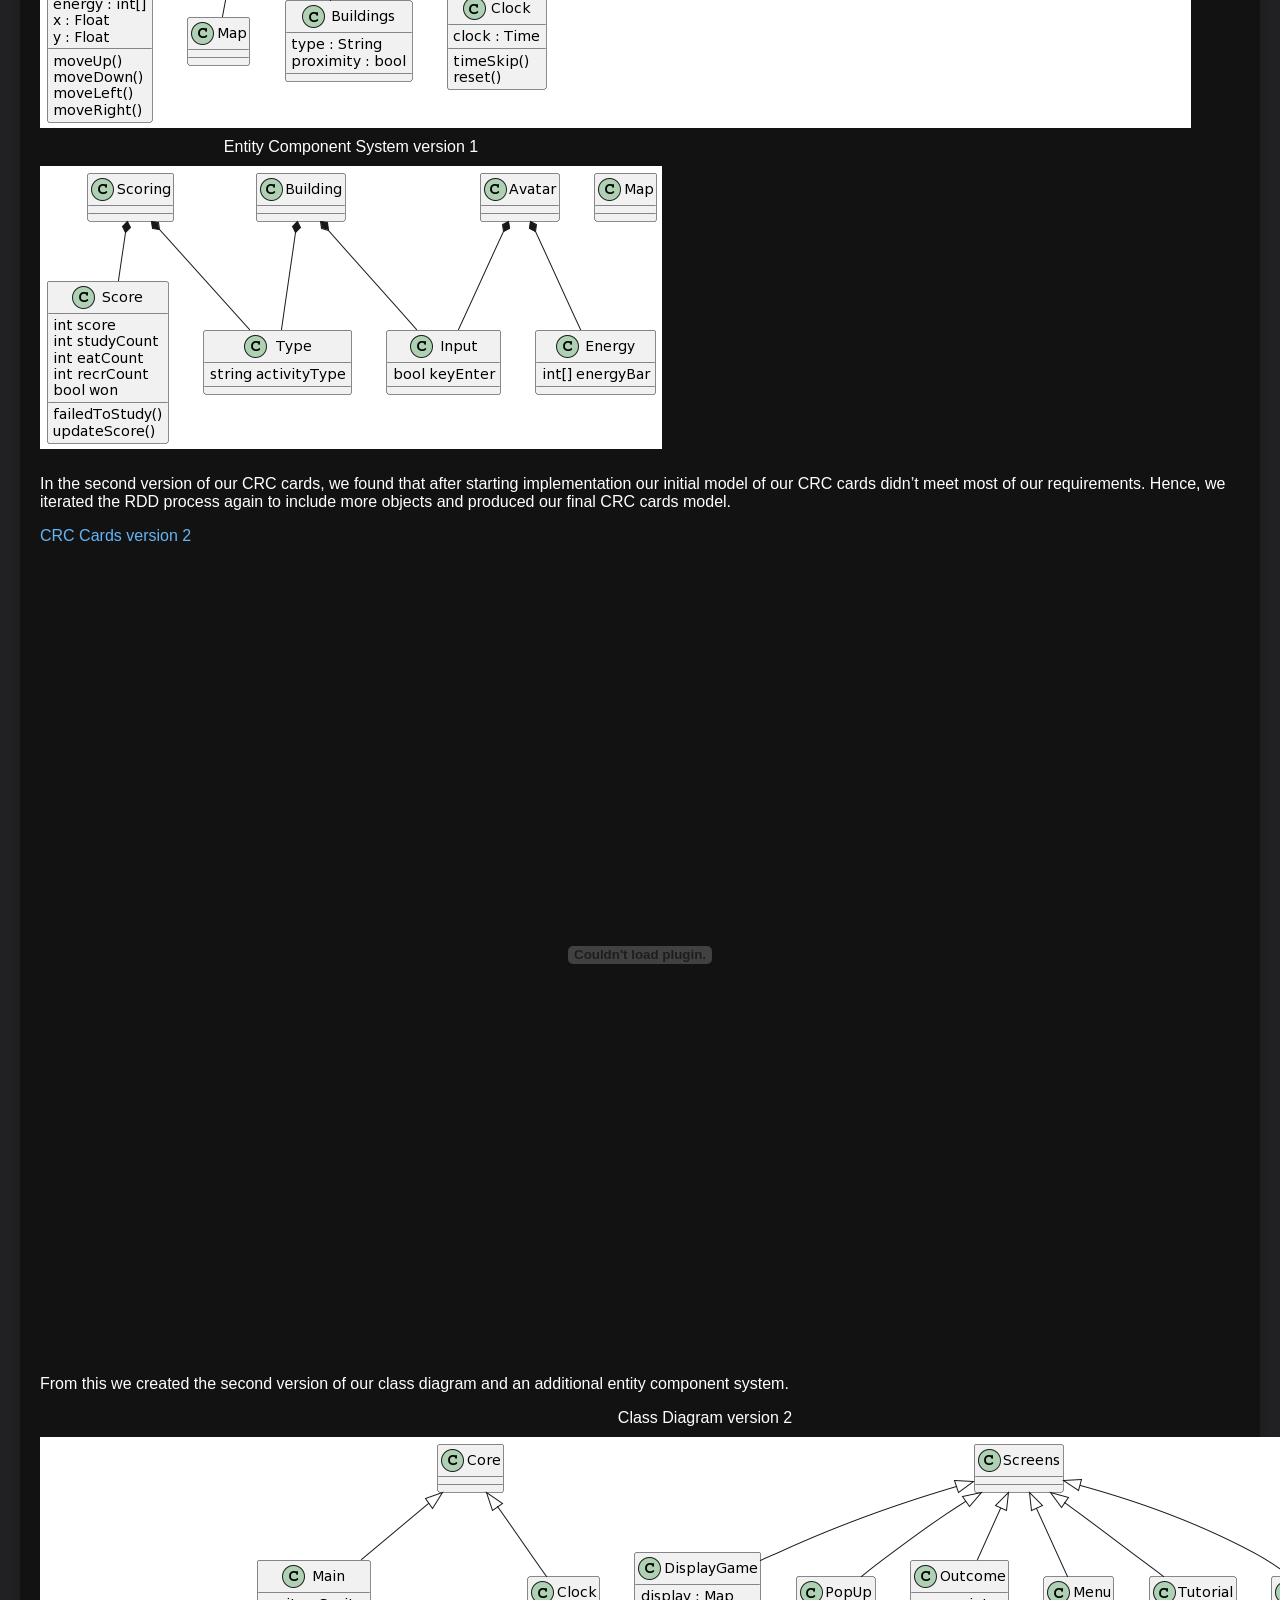
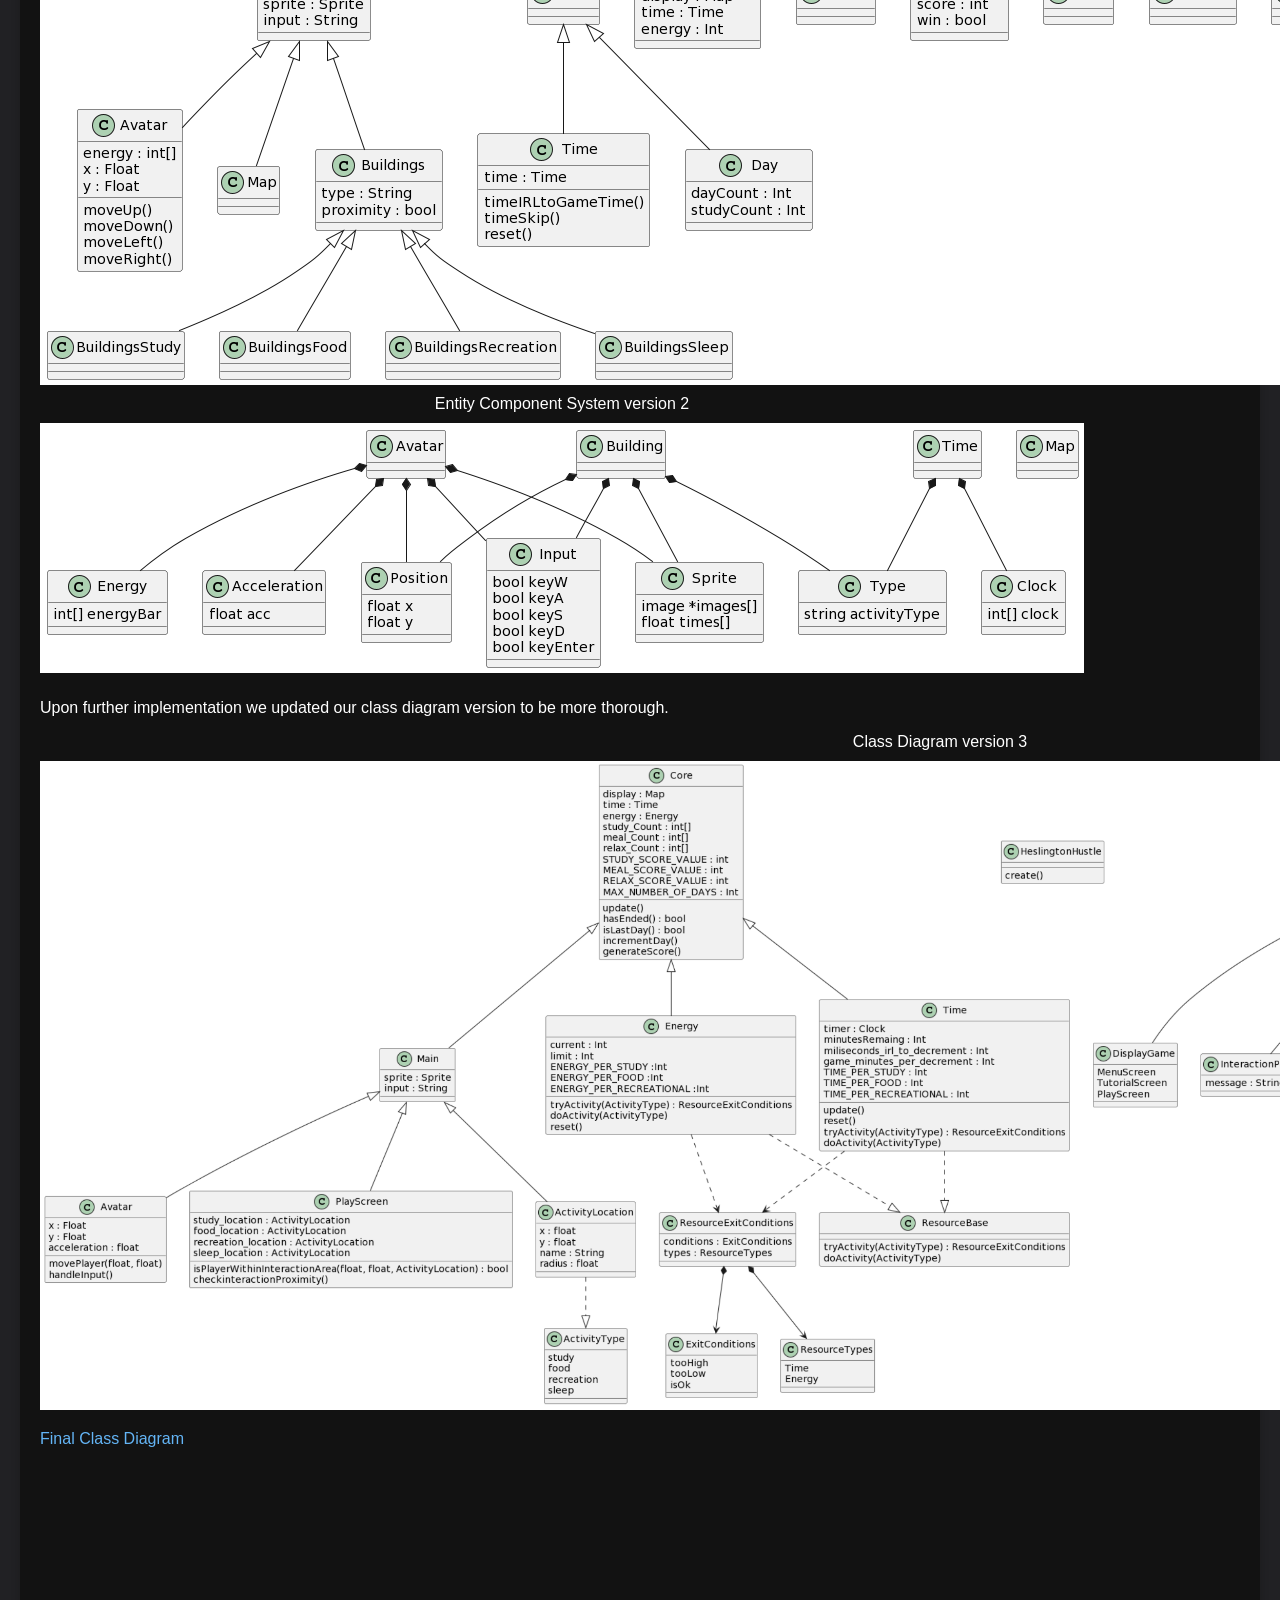
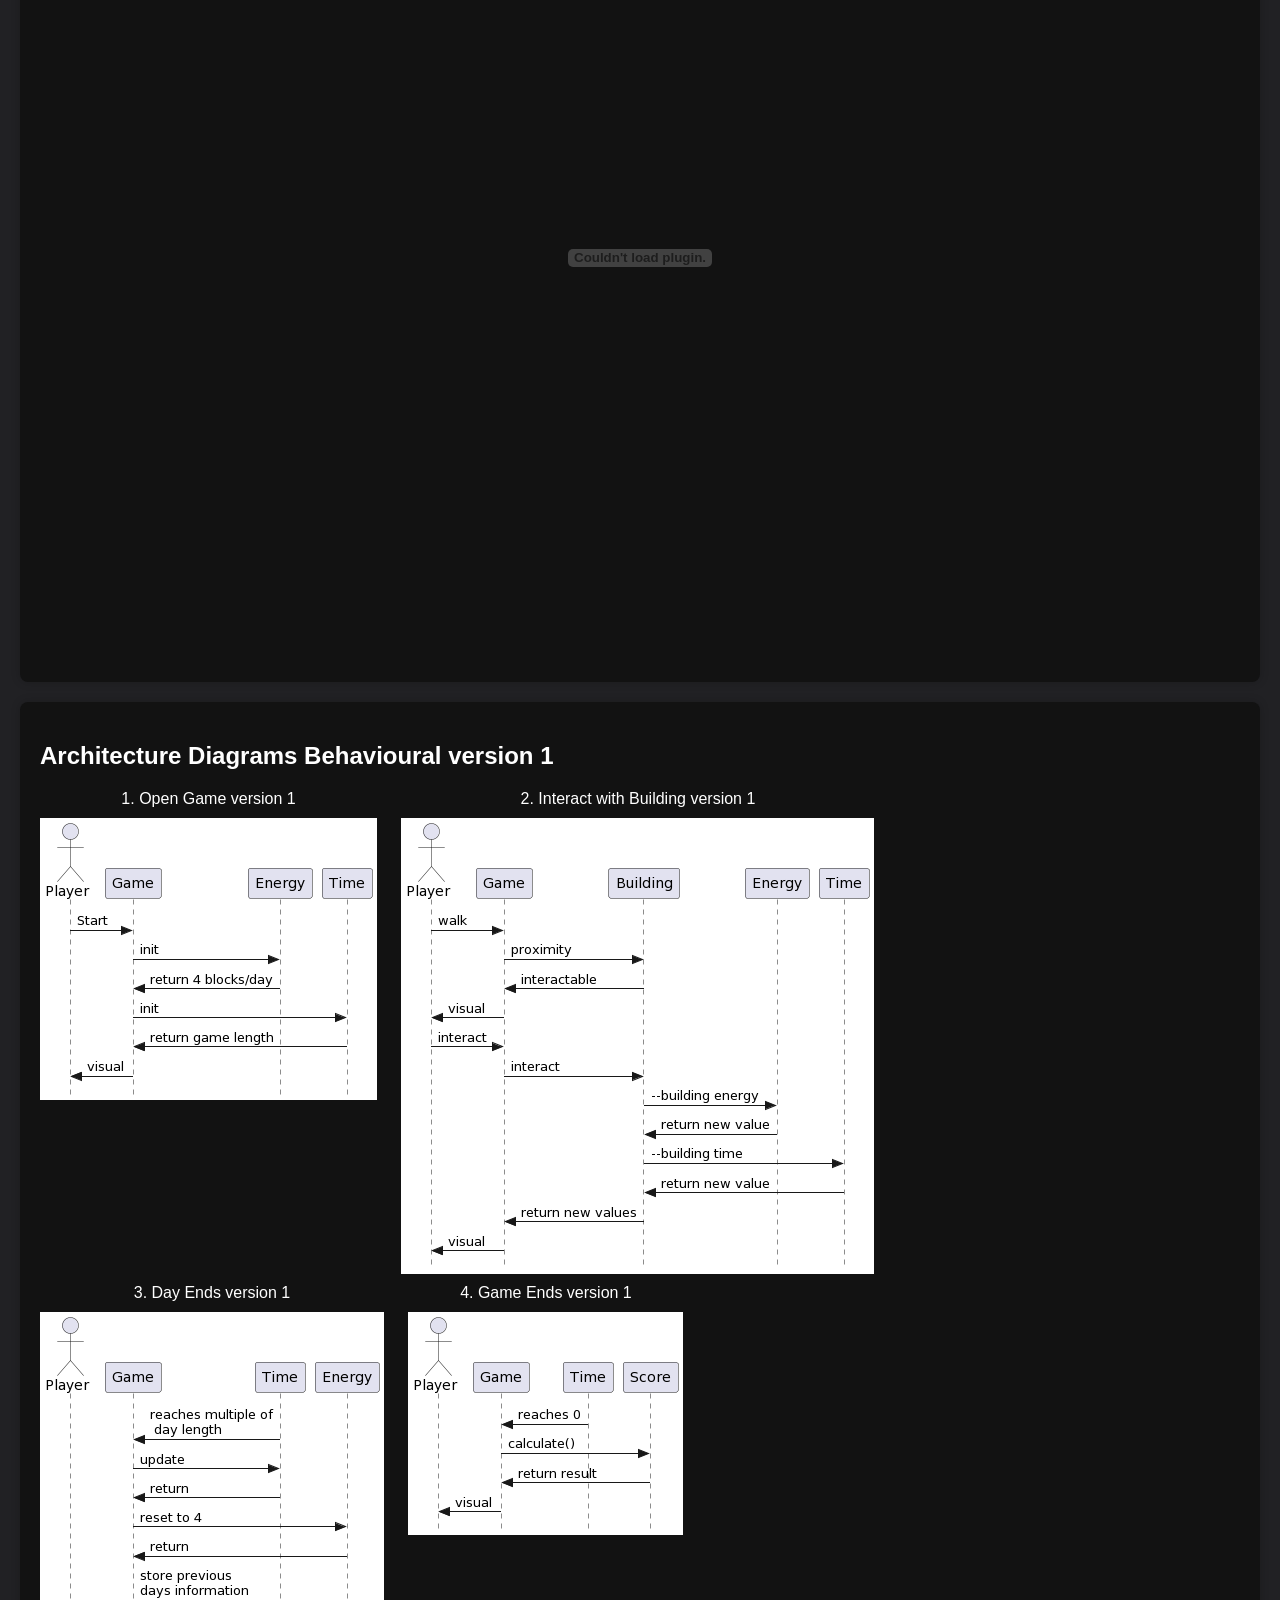
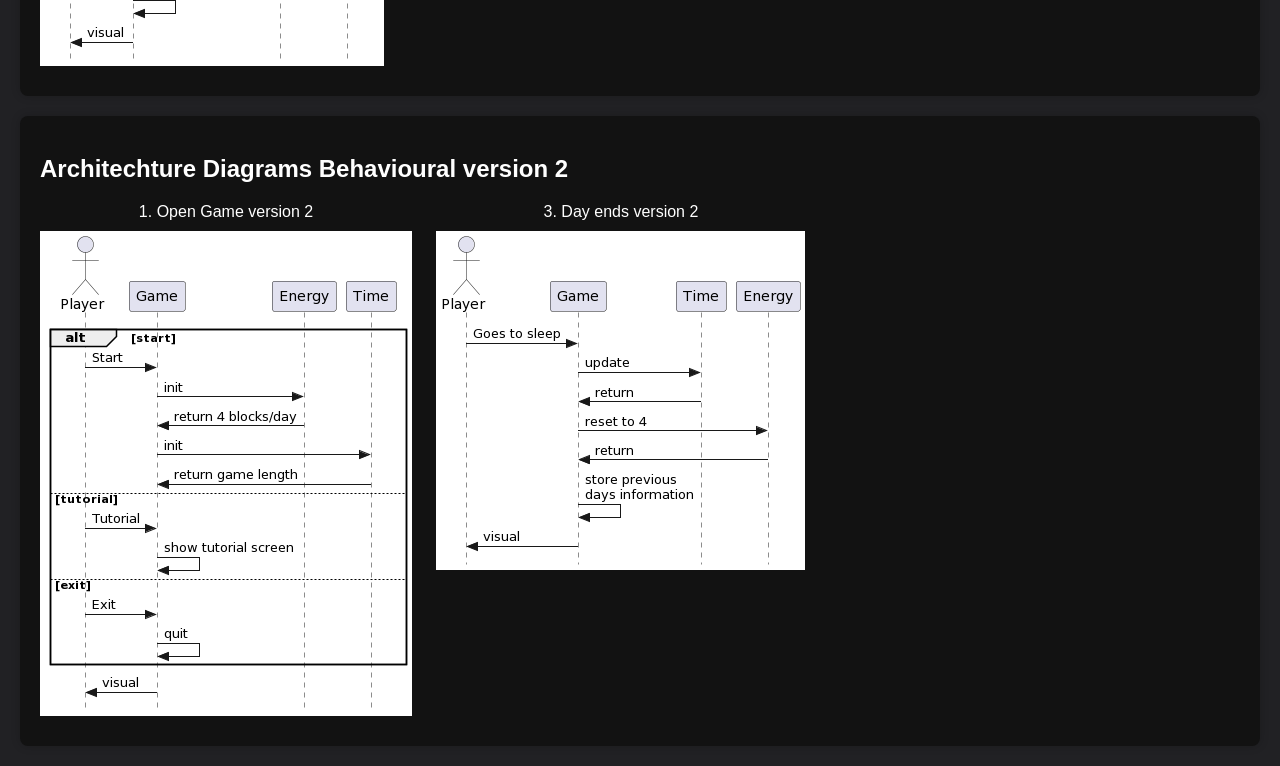
==== commit 9d604c60: "Update arch_diagrams.html" ====
--- a/arch_diagrams.html
+++ b/arch_diagrams.html
@@ -15,24 +15,71 @@
         <h1>WaddleWare Studios - Heslington Hustle</h1>
     </header>
 
+    <section id="diagrams1">
+        <base href="diagrams/arch/">
+        <h2>Architechture Diagrams Structural</h2>
+        <p>Responsibility-Driven-Design (RDD) was the method used to design our object-oriented game system. This method allowed us to organise what potential objects were needed in our game and by designating roles and responsibilities to each object it allowed us to achieve our requirements in the best way. We followed the steps of RDD to design the Class Responsibility Collaborator (CRC) cards: we gave a purpose and role to each candidate object; we grouped and defended their inclusion; we identified the responsibilities of each candidate object and how they collaborated with each other and finally iterated the process till our model satisfied the requirements we had set out. </p>
+        <p>The first version of our CRC cards mapped out the relationships between the objects we would need and the object groups that were formed framed our initial class system. </p>
+        <div class="pdf-container">
+            <a class="pdf-title" href="CRC Cards Vrs 1.pdf" target="_blank">CRC Cards version 1</a>
+            <object data="CRC Cards Vrs 1.pdf" width="1200" height="800"></object>
+        </div>
+
+        <p>From this we created the first version of our class diagram and entity component system.</p>
+        <div class="image">
+            <div class="image-title">Class Diagram version 1</div>
+            <img src="classDiagram1.png" alt="Class Diagram ver 1" onclick="window.open('classDiagram1.png', '_blank')">
+        </div>
+        <div class="image">
+            <div class="image-title">Entity Component System version 1</div>
+            <img src="ECS1.png" alt="Entity Component System version 1" onclick="window.open('ECS1.png', '_blank')">
+        </div>
+
+        <p>In the second version of our CRC cards, we found that after starting implementation our initial model of our CRC cards didn’t meet most of our requirements. Hence, we iterated the RDD process again to include more objects and produced our final CRC cards model.</p>
+        <div class="pdf-container">
+            <a class="pdf-title" href="CRC Cards Vrs 2.pdf" target="_blank">CRC Cards version 2</a>
+            <object data="CRC Cards Vrs 2.pdf" width="1200" height="800"></object>
+        </div>
+
+        <p>From this we created the second version of our class diagram and an additional entity component system.</p>
+        <div class="image">
+            <div class="image-title">Class Diagram version 2</div>
+            <img src="classDiagram2.png" alt="Class Diagram version 2" onclick="window.open('classDiagram2.png', '_blank')">
+        </div>
+        <div class="image">
+            <div class="image-title">Entity Component System version 2</div>
+            <img src="ECS2.png" alt="Entity Component System version 2" onclick="window.open('ECS2.png', '_blank')">
+        </div>
+
+        <p>Upon further implementation we updated our class diagram version to be more thorough.</p>
+        <div class="image">
+            <div class="image-title">Class Diagram version 3</div>
+            <img src="classDiagram3.png" alt="Class Diagram version 3" width="1800" onclick="window.open('classDiagram3.png', '_blank')">
+        </div>
+        <div class="pdf-container">
+            <a class="pdf-title" href="Final Class Diagram Vrs.pdf" target="_blank">Final Class Diagram</a>
+            <object data="Final Class Diagram Vrs.pdf" width="1200" height="800"></object>
+        </div>
+
+    </section>
     <section id="diagrams">
         <h2>Architecture Diagrams Behavioural version 1</h2>
         <base href="diagrams/arch/">
         <div class="image">
             <div class="image-title">1. Open Game version 1</div>
-            <img src="openGame1.png" alt="openGame1" onclick="window.open('openGame1.png', '_blank')">
+            <img src="openGame1.png" alt="Open Game version 1" onclick="window.open('openGame1.png', '_blank')">
         </div>
             <div class="image">
             <div class="image-title">2. Interact with Building version 1</div>
-            <img src="interactBuilding1.png" alt="interactBuilding1" onclick="window.open('interactBuilding1.png', '_blank')">
+            <img src="interactBuilding1.png" alt="Interact with Building version 1" onclick="window.open('interactBuilding1.png', '_blank')">
         </div>
         <div class="image">
             <div class="image-title">3. Day Ends version 1</div>
-            <img src="dayEnds1.png" alt="dayEnds1" onclick="window.open('dayEnds1.png', '_blank')">
+            <img src="dayEnds1.png" alt="Day Ends version 1" onclick="window.open('dayEnds1.png', '_blank')">
         </div>
         <div class="image">
             <div class="image-title">4. Game Ends version 1</div>
-            <img src="gameEnds1.png" alt="gameEnds1" onclick="window.open('gameEnds1.png', '_blank')">
+            <img src="gameEnds1.png" alt="Game Ends version 1" onclick="window.open('gameEnds1.png', '_blank')">
         </div>
     </section>
     <section id="diagrams 2">
@@ -40,48 +87,12 @@
 
         <div class="image">
             <div class="image-title">1. Open Game version 2</div>
-            <img src="openGame2.png" alt="openGame2" onclick="window.open('openGame2.png', '_blank')">
+            <img src="openGame2.png" alt="Open Game version 2" onclick="window.open('openGame2.png', '_blank')">
         </div>
         <div class="image">
             <div class="image-title">3. Day ends version 2</div>
-            <img src="dayEnds2.png" alt="dayEnds2" onclick="window.open('dayEnds2.png', '_blank')">
+            <img src="dayEnds2.png" alt="Day ends version 2" onclick="window.open('dayEnds2.png', '_blank')">
         </div>
     </section>
-
-    <section id="diagrams 3">
-        <h2>Architechture Diagrams Structural</h2>
-
-        <div class="image">
-            <div class="image-title">Class Diagram version 1</div>
-            <img src="classDiagram1.png" alt="Class Diagram ver 1" onclick="window.open('classDiagram1.png', '_blank')">
-        </div>
-        <div class="image">
-            <div class="image-title">Entity Component System version 1</div>
-            <img src="ECS1.png" alt="Entity Component System ver 1" onclick="window.open('ECS1.png', '_blank')">
-        </div>
-        <div class="image">
-            <div class="image-title">Class Diagram version 2</div>
-            <img src="classDiagram2.png" alt="Class Diagram ver 2" onclick="window.open('classDiagram2.png', '_blank')">
-        </div>
-        <div class="image">
-            <div class="image-title">Entity Component System version 2</div>
-            <img src="ECS2.png" alt="Entity Component System ver 2" onclick="window.open('ECS2.png', '_blank')">
-        </div>
-        <div class="image">
-            <div class="image-title">Class Diagram version 3</div>
-            <img src="classDiagram3.png" alt="Class Diagram ver 3" width="1800" onclick="window.open('classDiagram3.png', '_blank')">
-        </div>
-        <div class="pdf-container">
-            <a class="pdf-title" href="CRC Cards Vrs 1.pdf" target="_blank">CRC Cards version 1</a>
-            <object data="CRC Cards Vrs 1.pdf" width="1200" height="800"></object>
-        </div>
-        <div class="pdf-container">
-            <a class="pdf-title" href="CRC Cards Vrs 2.pdf" target="_blank">CRC Cards version 2</a>
-            <object data="CRC Cards Vrs 2.pdf" width="1200" height="800"></object>
-        </div>
-        <div class="pdf-container">
-            <a class="pdf-title" href="Final Class Diagram Vrs.pdf" target="_blank">Final Class Diagram</a>
-            <object data="Final Class Diagram Vrs.pdf" width="1200" height="800"></object>
-        </div>
 </body>
 </html>
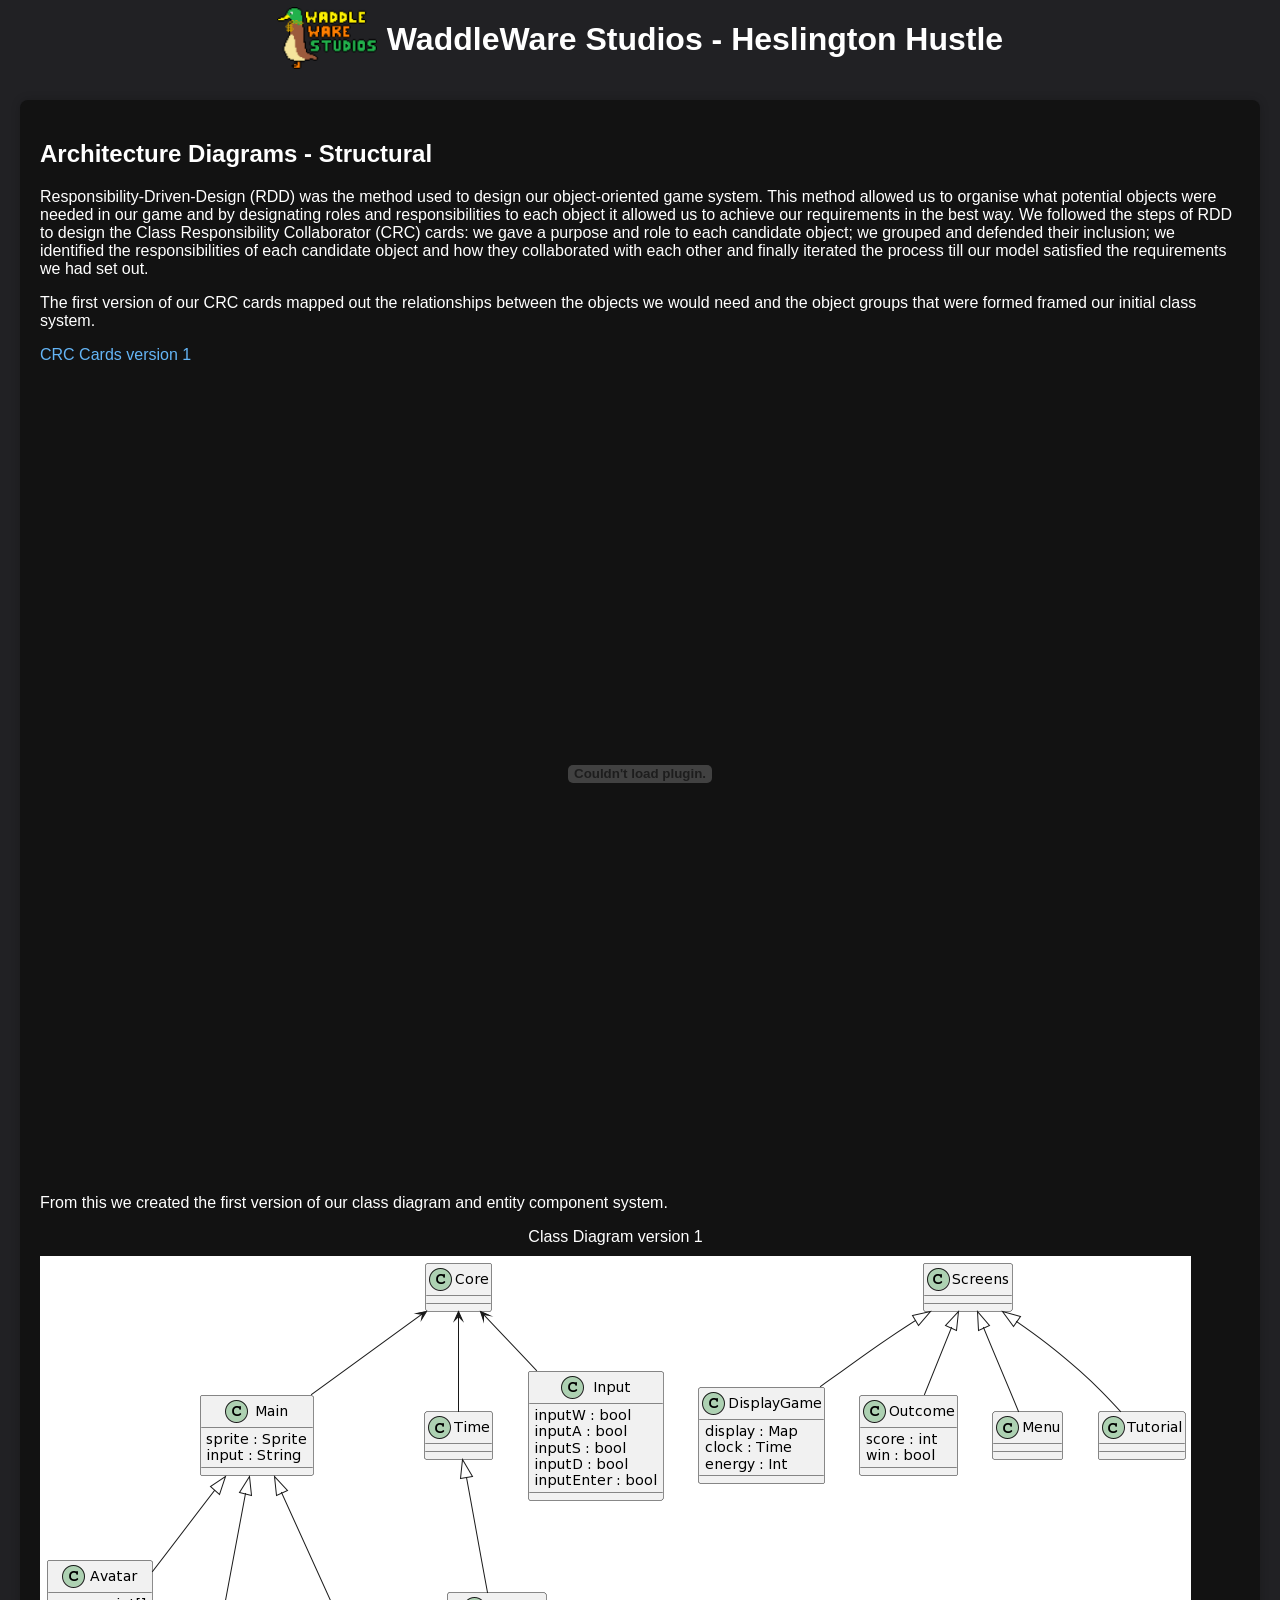
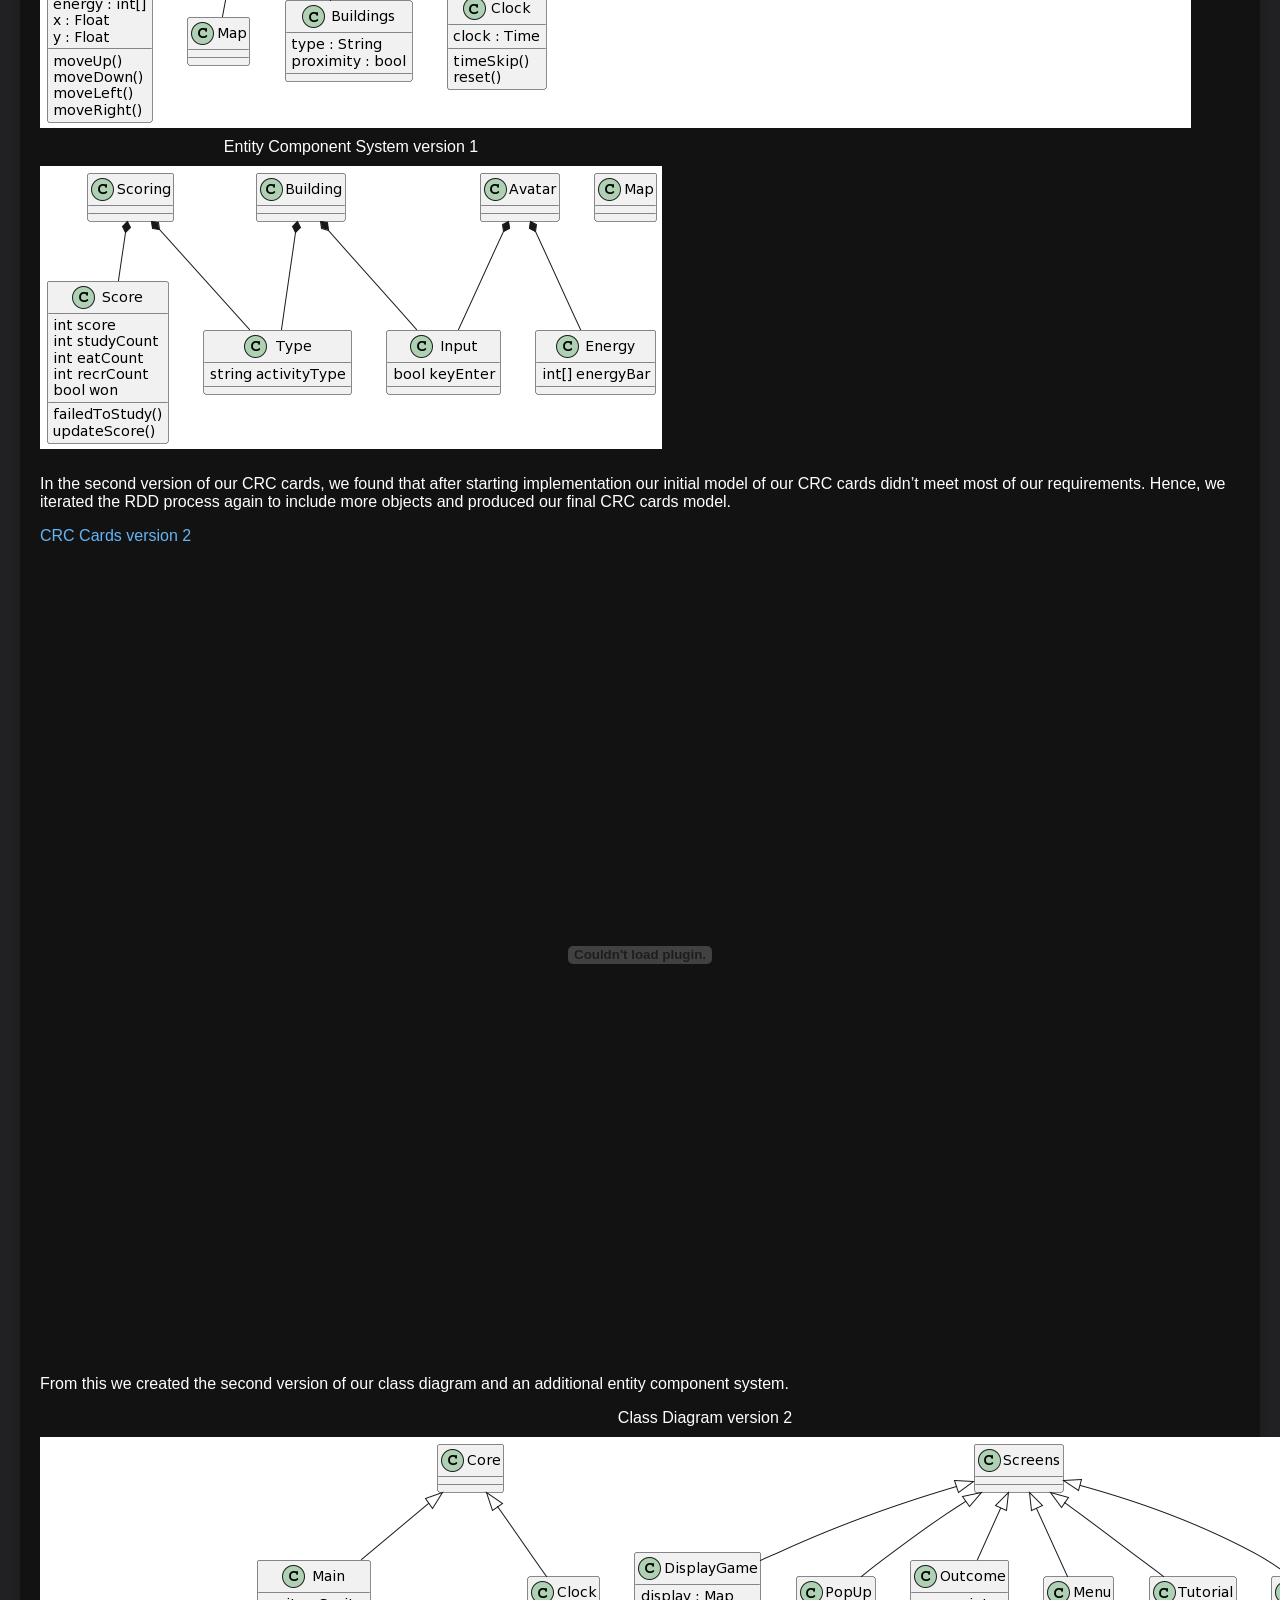
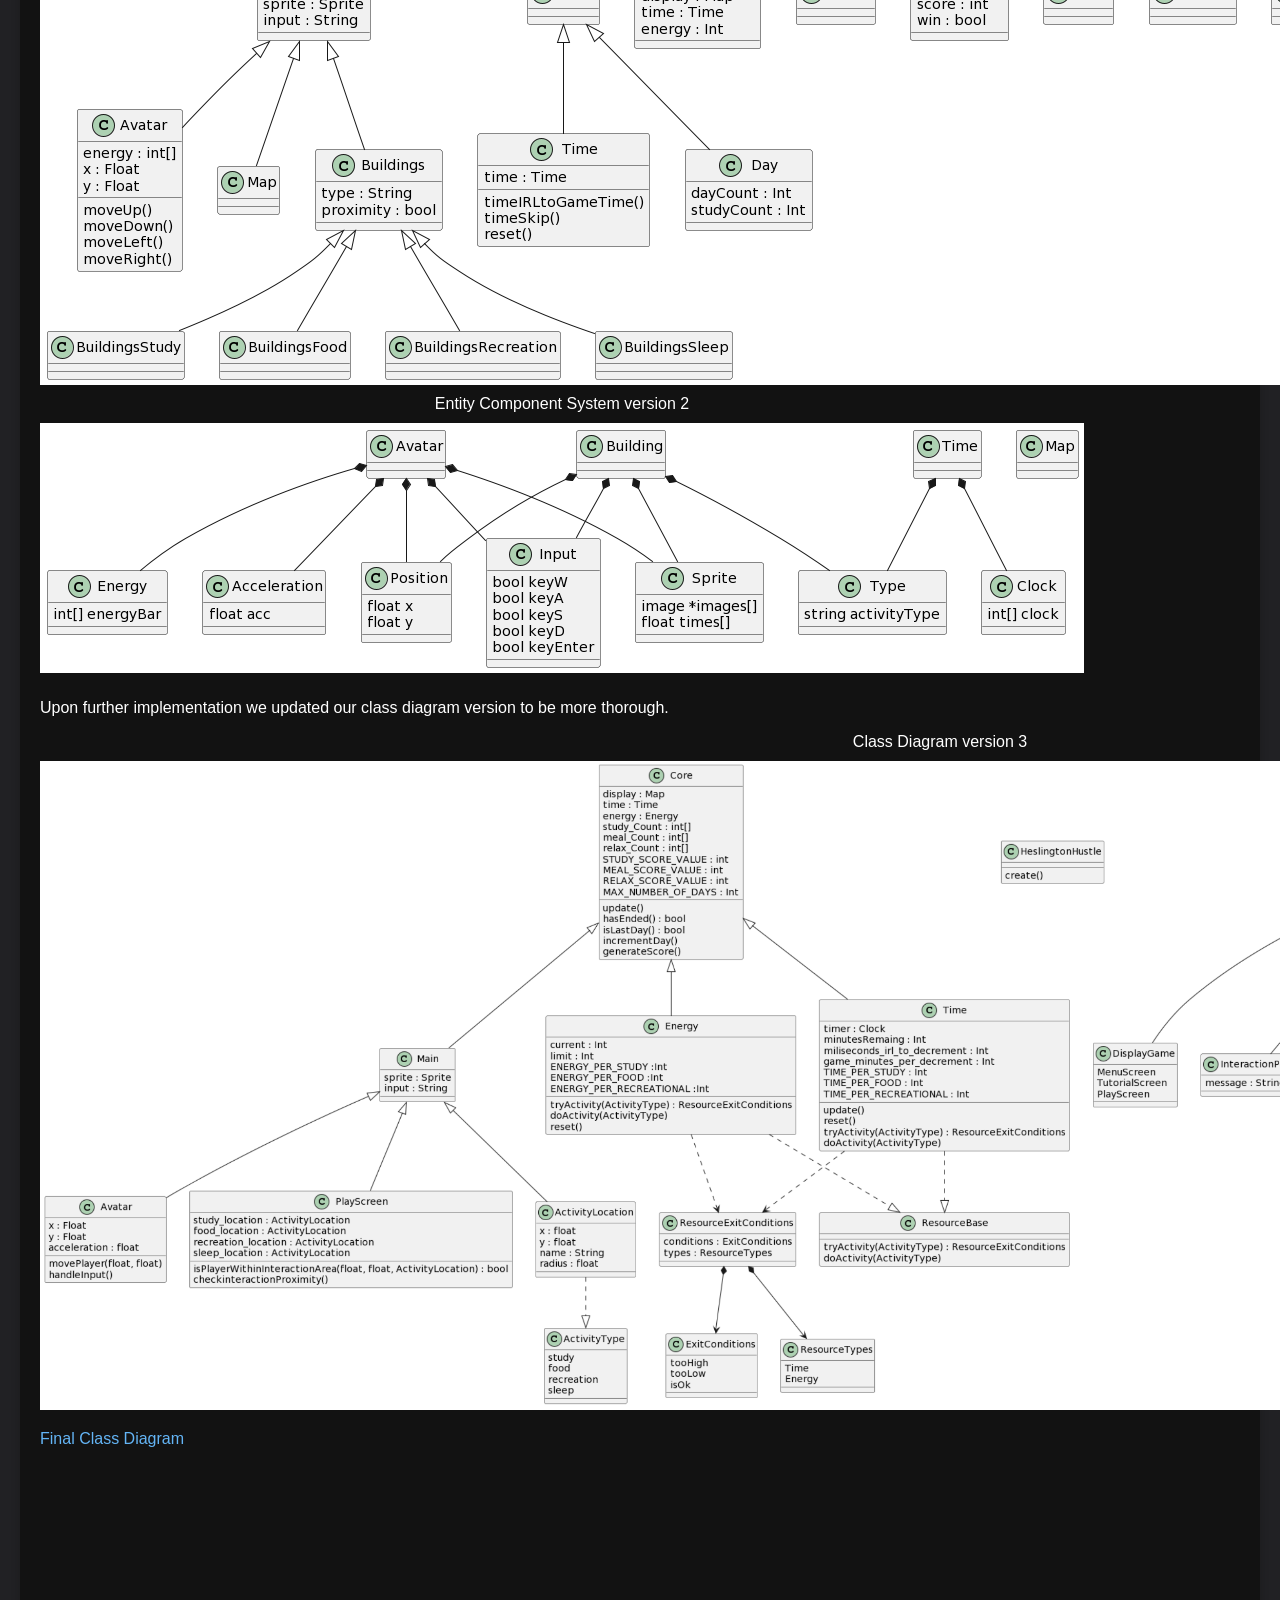
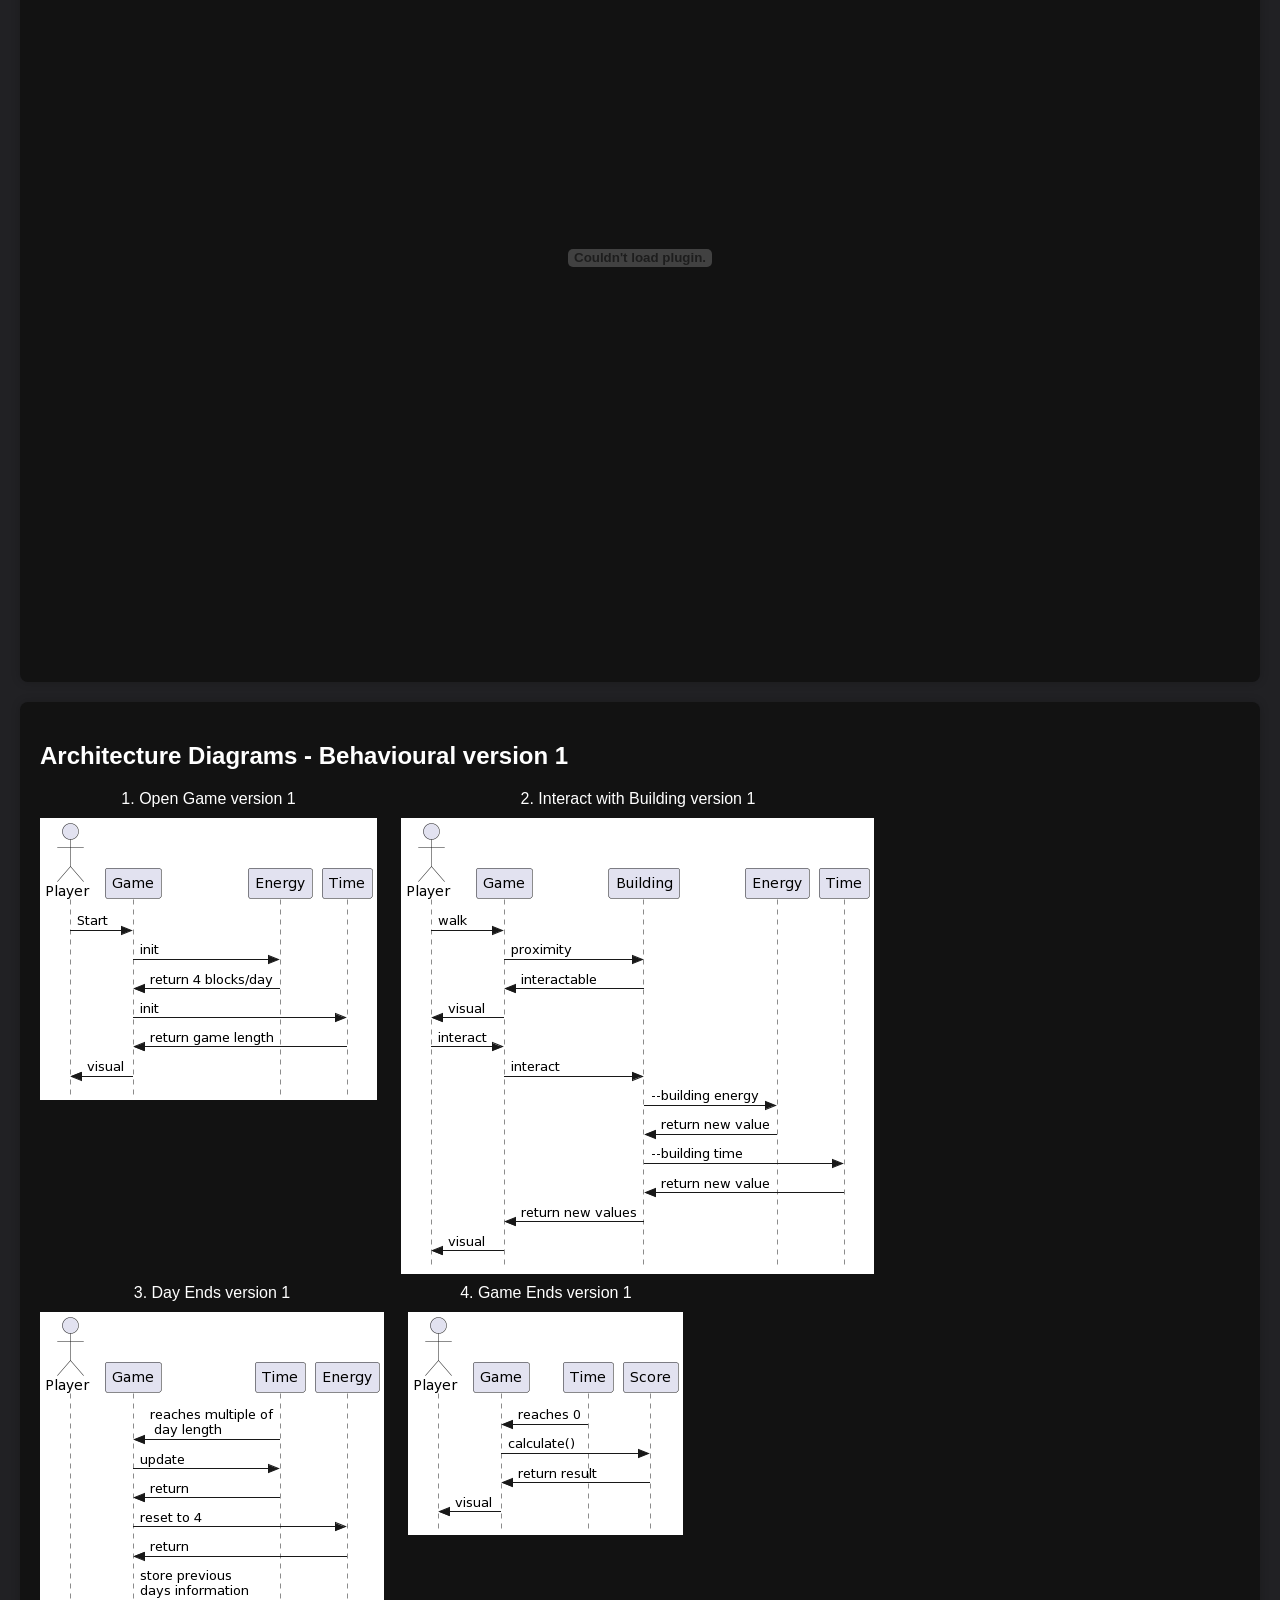
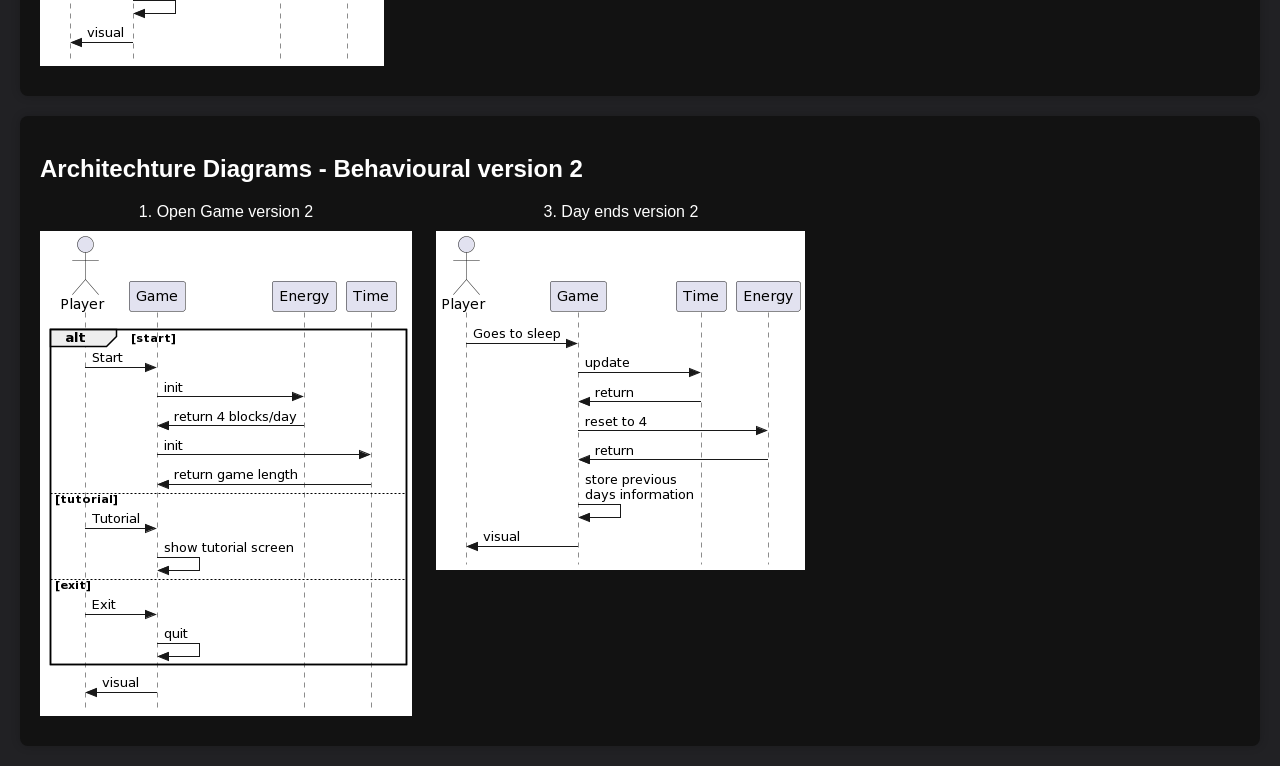
==== commit eb73ad92: "Update deliverables Added updated PDF files, .jar file and a diagram" ====
--- a/arch_diagrams.html
+++ b/arch_diagrams.html
@@ -17,7 +17,7 @@
 
     <section id="diagrams1">
         <base href="diagrams/arch/">
-        <h2>Architechture Diagrams Structural</h2>
+        <h2>Architecture Diagrams - Structural</h2>
         <p>Responsibility-Driven-Design (RDD) was the method used to design our object-oriented game system. This method allowed us to organise what potential objects were needed in our game and by designating roles and responsibilities to each object it allowed us to achieve our requirements in the best way. We followed the steps of RDD to design the Class Responsibility Collaborator (CRC) cards: we gave a purpose and role to each candidate object; we grouped and defended their inclusion; we identified the responsibilities of each candidate object and how they collaborated with each other and finally iterated the process till our model satisfied the requirements we had set out. </p>
         <p>The first version of our CRC cards mapped out the relationships between the objects we would need and the object groups that were formed framed our initial class system. </p>
         <div class="pdf-container">
@@ -63,7 +63,7 @@
 
     </section>
     <section id="diagrams">
-        <h2>Architecture Diagrams Behavioural version 1</h2>
+        <h2>Architecture Diagrams - Behavioural version 1</h2>
         <base href="diagrams/arch/">
         <div class="image">
             <div class="image-title">1. Open Game version 1</div>
@@ -83,7 +83,7 @@
         </div>
     </section>
     <section id="diagrams 2">
-        <h2>Architechture Diagrams Behavioural version 2</h2>
+        <h2>Architechture Diagrams - Behavioural version 2</h2>
 
         <div class="image">
             <div class="image-title">1. Open Game version 2</div>
--- a/assets/styles.css
+++ b/assets/styles.css
@@ -65,8 +65,8 @@
 
 
 .pdf-title {
-    text-align: left; /* Center the text */
+    text-align: left;
     margin-bottom: 10px;
     margin-top: 10px;
-    display: block; /* Display as block element */
+    display: block;
 }
